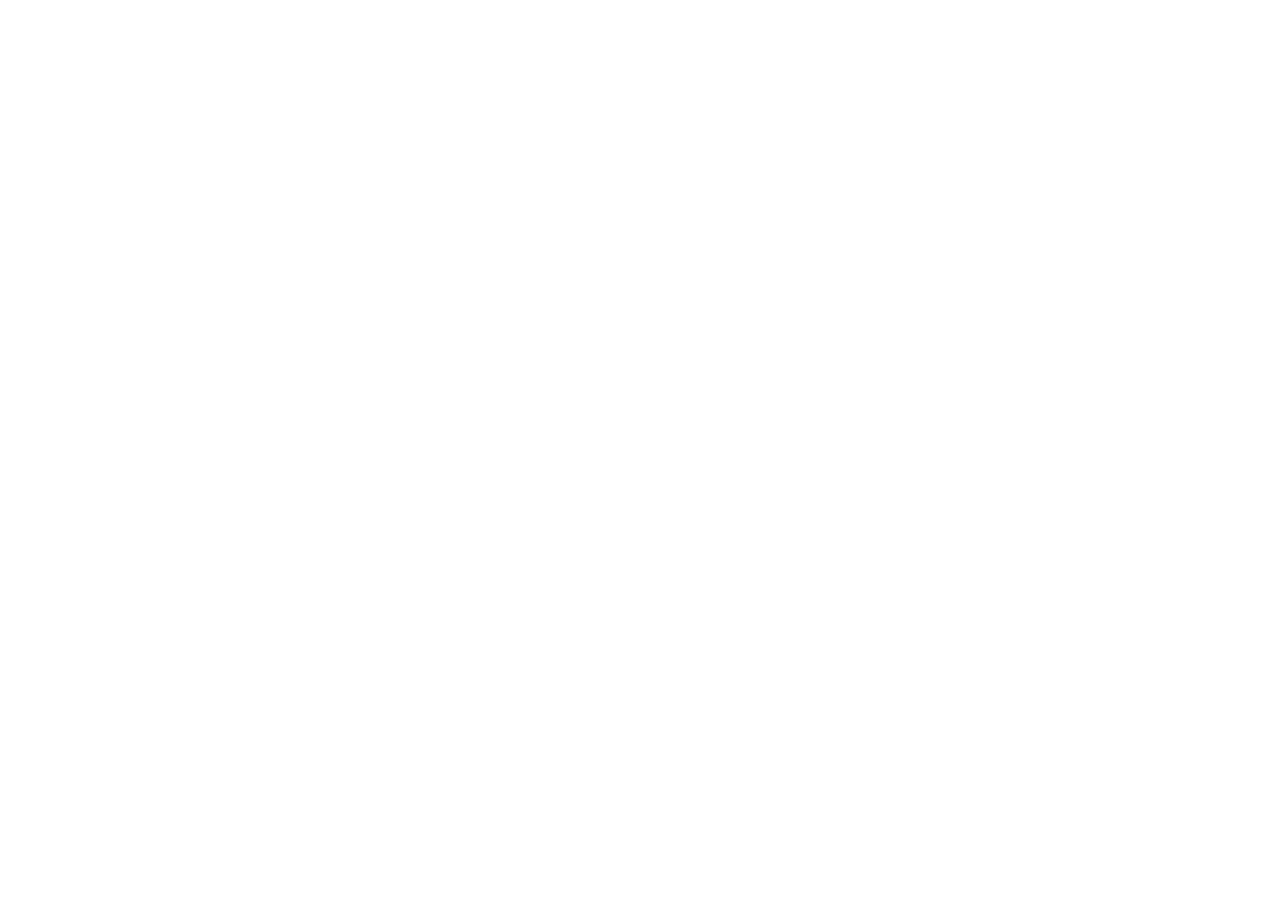
==== index.html @ a3da4ccd "init project" ====
<!DOCTYPE html>
<html lang="en">
  <head>
    <meta charset="UTF-8" />
    <meta http-equiv="X-UA-Compatible" content="IE=edge" />
    <meta name="viewport" content="width=device-width, initial-scale=1.0" />
    <title>Document</title>
  </head>
  <body></body>
</html>
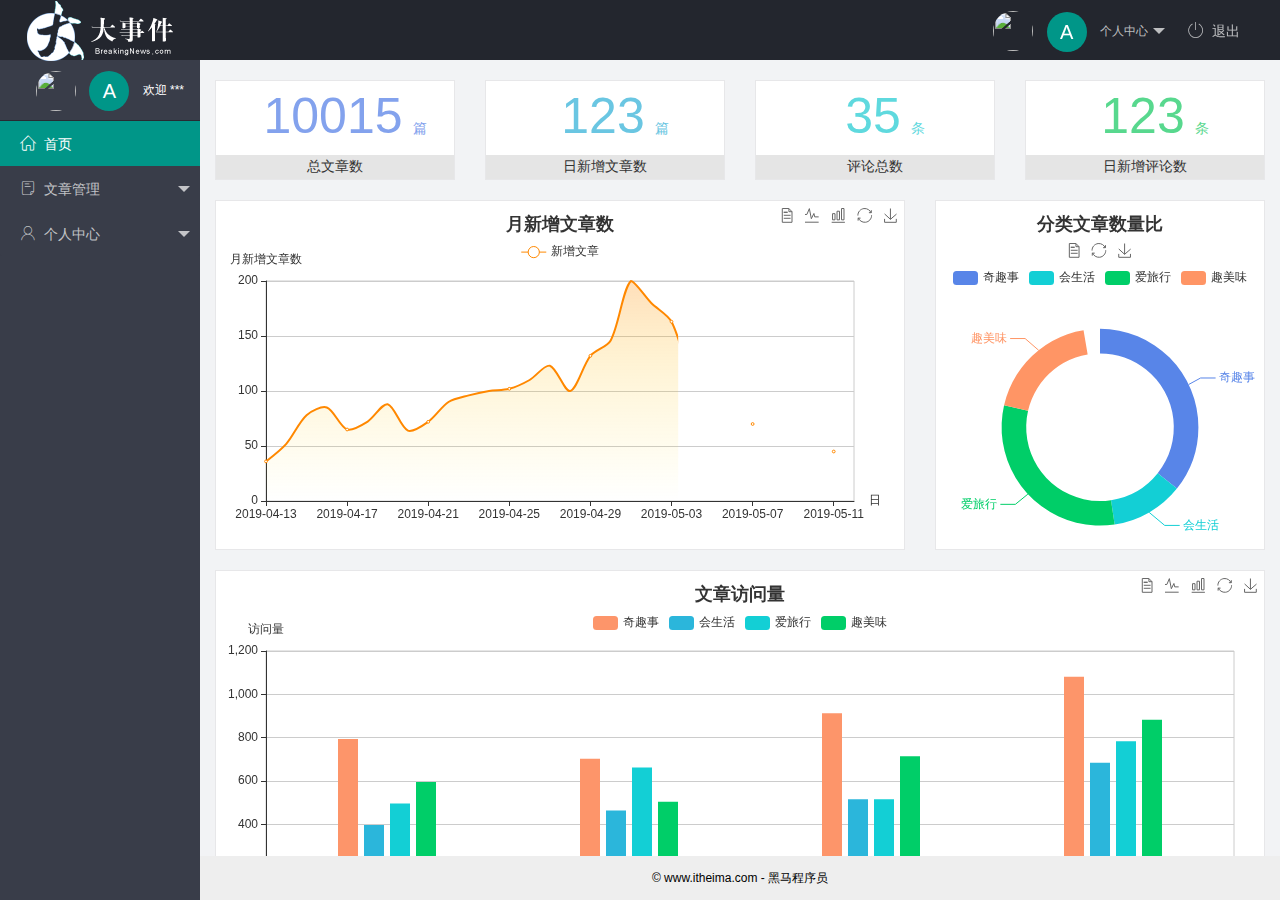
==== commit 4e92a903: "完成了登录和注册功能的开发" ====
--- a/index.html
+++ b/index.html
@@ -4,7 +4,95 @@
     <meta charset="UTF-8" />
     <meta http-equiv="X-UA-Compatible" content="IE=edge" />
     <meta name="viewport" content="width=device-width, initial-scale=1.0" />
-    <title>Document</title>
+    <title></title>
+    <link rel="stylesheet" href="./assets/lib/layui/css/layui.css" />
+    <link rel="stylesheet" href="./assets/fonts/iconfont.css" />
+    <link rel="stylesheet" href="./assets/css/index.css" />
   </head>
-  <body></body>
+  <body class="layui-layout-body">
+    <div class="layui-layout layui-layout-admin">
+      <div class="layui-header">
+        <div class="layui-logo">
+          <img src="./assets/images/logo.png" alt="" />
+        </div>
+        <!-- 头部区域（可配合layui已有的水平导航） -->
+        <ul class="layui-nav layui-layout-right">
+          <li class="layui-nav-item">
+            <a href="javascript:;" class="userinfo">
+              <img src="http://t.cn/RCzsdCq" class="layui-nav-img" />
+              <span class="text-avatar">A</span>
+              个人中心
+            </a>
+            <dl class="layui-nav-child">
+              <dd><a href="">基本资料</a></dd>
+              <dd><a href="">更换头像</a></dd>
+              <dd><a href="">重置密码</a></dd>
+            </dl>
+          </li>
+          <li class="layui-nav-item">
+            <a href=""><span class="iconfont icon-tuichu"></span>退出</a>
+          </li>
+        </ul>
+      </div>
+
+      <div class="layui-side layui-bg-black">
+        <div class="layui-side-scroll">
+          <div class="userinfo">
+            <img src="http://t.cn/RCzsdCq" class="layui-nav-img" />
+            <span class="text-avatar">A</span>
+            <span id="welcome">欢迎 ***</span>
+          </div>
+          <!-- 左侧导航区域（可配合layui已有的垂直导航） -->
+          <ul class="layui-nav layui-nav-tree" lay-shrink="all">
+            <li class="layui-nav-item layui-this">
+              <a href="./home/dashboard.html" target="fm"><span class="iconfont icon-home"></span>首页</a>
+            </li>
+            <li class="layui-nav-item">
+              <a class="" href="javascript:;"><span class="iconfont icon-16"></span>文章管理</a>
+              <dl class="layui-nav-child">
+                <dd>
+                  <a href="javascript:;"><i class="layui-icon layui-icon-app"></i>文章类别</a>
+                </dd>
+                <dd>
+                  <a href="javascript:;"><i class="layui-icon layui-icon-app"></i>文章列表</a>
+                </dd>
+                <dd>
+                  <a href="javascript:;"><i class="layui-icon layui-icon-app"></i>发布文章</a>
+                </dd>
+              </dl>
+            </li>
+            <li class="layui-nav-item">
+              <a href="javascript:;"><span class="iconfont icon-user"></span>个人中心</a>
+              <dl class="layui-nav-child">
+                <dd>
+                  <a href="javascript:;"><i class="layui-icon layui-icon-app"></i>基本资料</a>
+                </dd>
+                <dd>
+                  <a href="javascript:;"><i class="layui-icon layui-icon-app"></i>更换头像</a>
+                </dd>
+                <dd>
+                  <a href="javascript:;"><i class="layui-icon layui-icon-app"></i>重置密码</a>
+                </dd>
+              </dl>
+            </li>
+          </ul>
+        </div>
+      </div>
+
+      <div class="layui-body">
+        <!-- 内容主体区域 -->
+        <iframe name="fm" src="./home/dashboard.html" frameborder="0"></iframe>
+      </div>
+
+      <div class="layui-footer">
+        <!-- 底部固定区域 -->
+        © www.itheima.com - 黑马程序员
+      </div>
+    </div>
+    <!-- 导入 layui 的JS文件 -->
+    <script src="./assets/lib/layui/layui.all.js"></script>
+    <script src="./assets/lib/jquery.js"></script>
+    <script src="./assets/js/baseAPI.js"></script>
+    <script src="./assets/js/index.js"></script>
+  </body>
 </html>
--- a/assets/lib/layui/css/layui.css
+++ b/assets/lib/layui/css/layui.css
@@ -0,0 +1,2 @@
+/** layui-v2.5.5 MIT License By https://www.layui.com */
+ .layui-inline,img{display:inline-block;vertical-align:middle}h1,h2,h3,h4,h5,h6{font-weight:400}.layui-edge,.layui-header,.layui-inline,.layui-main{position:relative}.layui-body,.layui-edge,.layui-elip{overflow:hidden}.layui-btn,.layui-edge,.layui-inline,img{vertical-align:middle}.layui-btn,.layui-disabled,.layui-icon,.layui-unselect{-moz-user-select:none;-webkit-user-select:none;-ms-user-select:none}.layui-elip,.layui-form-checkbox span,.layui-form-pane .layui-form-label{text-overflow:ellipsis;white-space:nowrap}.layui-breadcrumb,.layui-tree-btnGroup{visibility:hidden}blockquote,body,button,dd,div,dl,dt,form,h1,h2,h3,h4,h5,h6,input,li,ol,p,pre,td,textarea,th,ul{margin:0;padding:0;-webkit-tap-highlight-color:rgba(0,0,0,0)}a:active,a:hover{outline:0}img{border:none}li{list-style:none}table{border-collapse:collapse;border-spacing:0}h4,h5,h6{font-size:100%}button,input,optgroup,option,select,textarea{font-family:inherit;font-size:inherit;font-style:inherit;font-weight:inherit;outline:0}pre{white-space:pre-wrap;white-space:-moz-pre-wrap;white-space:-pre-wrap;white-space:-o-pre-wrap;word-wrap:break-word}body{line-height:24px;font:14px Helvetica Neue,Helvetica,PingFang SC,Tahoma,Arial,sans-serif}hr{height:1px;margin:10px 0;border:0;clear:both}a{color:#333;text-decoration:none}a:hover{color:#777}a cite{font-style:normal;*cursor:pointer}.layui-border-box,.layui-border-box *{box-sizing:border-box}.layui-box,.layui-box *{box-sizing:content-box}.layui-clear{clear:both;*zoom:1}.layui-clear:after{content:'\20';clear:both;*zoom:1;display:block;height:0}.layui-inline{*display:inline;*zoom:1}.layui-edge{display:inline-block;width:0;height:0;border-width:6px;border-style:dashed;border-color:transparent}.layui-edge-top{top:-4px;border-bottom-color:#999;border-bottom-style:solid}.layui-edge-right{border-left-color:#999;border-left-style:solid}.layui-edge-bottom{top:2px;border-top-color:#999;border-top-style:solid}.layui-edge-left{border-right-color:#999;border-right-style:solid}.layui-disabled,.layui-disabled:hover{color:#d2d2d2!important;cursor:not-allowed!important}.layui-circle{border-radius:100%}.layui-show{display:block!important}.layui-hide{display:none!important}@font-face{font-family:layui-icon;src:url(../font/iconfont.eot?v=250);src:url(../font/iconfont.eot?v=250#iefix) format('embedded-opentype'),url(../font/iconfont.woff2?v=250) format('woff2'),url(../font/iconfont.woff?v=250) format('woff'),url(../font/iconfont.ttf?v=250) format('truetype'),url(../font/iconfont.svg?v=250#layui-icon) format('svg')}.layui-icon{font-family:layui-icon!important;font-size:16px;font-style:normal;-webkit-font-smoothing:antialiased;-moz-osx-font-smoothing:grayscale}.layui-icon-reply-fill:before{content:"\e611"}.layui-icon-set-fill:before{content:"\e614"}.layui-icon-menu-fill:before{content:"\e60f"}.layui-icon-search:before{content:"\e615"}.layui-icon-share:before{content:"\e641"}.layui-icon-set-sm:before{content:"\e620"}.layui-icon-engine:before{content:"\e628"}.layui-icon-close:before{content:"\1006"}.layui-icon-close-fill:before{content:"\1007"}.layui-icon-chart-screen:before{content:"\e629"}.layui-icon-star:before{content:"\e600"}.layui-icon-circle-dot:before{content:"\e617"}.layui-icon-chat:before{content:"\e606"}.layui-icon-release:before{content:"\e609"}.layui-icon-list:before{content:"\e60a"}.layui-icon-chart:before{content:"\e62c"}.layui-icon-ok-circle:before{content:"\1005"}.layui-icon-layim-theme:before{content:"\e61b"}.layui-icon-table:before{content:"\e62d"}.layui-icon-right:before{content:"\e602"}.layui-icon-left:before{content:"\e603"}.layui-icon-cart-simple:before{content:"\e698"}.layui-icon-face-cry:before{content:"\e69c"}.layui-icon-face-smile:before{content:"\e6af"}.layui-icon-survey:before{content:"\e6b2"}.layui-icon-tree:before{content:"\e62e"}.layui-icon-upload-circle:before{content:"\e62f"}.layui-icon-add-circle:before{content:"\e61f"}.layui-icon-download-circle:before{content:"\e601"}.layui-icon-templeate-1:before{content:"\e630"}.layui-icon-util:before{content:"\e631"}.layui-icon-face-surprised:before{content:"\e664"}.layui-icon-edit:before{content:"\e642"}.layui-icon-speaker:before{content:"\e645"}.layui-icon-down:before{content:"\e61a"}.layui-icon-file:before{content:"\e621"}.layui-icon-layouts:before{content:"\e632"}.layui-icon-rate-half:before{content:"\e6c9"}.layui-icon-add-circle-fine:before{content:"\e608"}.layui-icon-prev-circle:before{content:"\e633"}.layui-icon-read:before{content:"\e705"}.layui-icon-404:before{content:"\e61c"}.layui-icon-carousel:before{content:"\e634"}.layui-icon-help:before{content:"\e607"}.layui-icon-code-circle:before{content:"\e635"}.layui-icon-water:before{content:"\e636"}.layui-icon-username:before{content:"\e66f"}.layui-icon-find-fill:before{content:"\e670"}.layui-icon-about:before{content:"\e60b"}.layui-icon-location:before{content:"\e715"}.layui-icon-up:before{content:"\e619"}.layui-icon-pause:before{content:"\e651"}.layui-icon-date:before{content:"\e637"}.layui-icon-layim-uploadfile:before{content:"\e61d"}.layui-icon-delete:before{content:"\e640"}.layui-icon-play:before{content:"\e652"}.layui-icon-top:before{content:"\e604"}.layui-icon-friends:before{content:"\e612"}.layui-icon-refresh-3:before{content:"\e9aa"}.layui-icon-ok:before{content:"\e605"}.layui-icon-layer:before{content:"\e638"}.layui-icon-face-smile-fine:before{content:"\e60c"}.layui-icon-dollar:before{content:"\e659"}.layui-icon-group:before{content:"\e613"}.layui-icon-layim-download:before{content:"\e61e"}.layui-icon-picture-fine:before{content:"\e60d"}.layui-icon-link:before{content:"\e64c"}.layui-icon-diamond:before{content:"\e735"}.layui-icon-log:before{content:"\e60e"}.layui-icon-rate-solid:before{content:"\e67a"}.layui-icon-fonts-del:before{content:"\e64f"}.layui-icon-unlink:before{content:"\e64d"}.layui-icon-fonts-clear:before{content:"\e639"}.layui-icon-triangle-r:before{content:"\e623"}.layui-icon-circle:before{content:"\e63f"}.layui-icon-radio:before{content:"\e643"}.layui-icon-align-center:before{content:"\e647"}.layui-icon-align-right:before{content:"\e648"}.layui-icon-align-left:before{content:"\e649"}.layui-icon-loading-1:before{content:"\e63e"}.layui-icon-return:before{content:"\e65c"}.layui-icon-fonts-strong:before{content:"\e62b"}.layui-icon-upload:before{content:"\e67c"}.layui-icon-dialogue:before{content:"\e63a"}.layui-icon-video:before{content:"\e6ed"}.layui-icon-headset:before{content:"\e6fc"}.layui-icon-cellphone-fine:before{content:"\e63b"}.layui-icon-add-1:before{content:"\e654"}.layui-icon-face-smile-b:before{content:"\e650"}.layui-icon-fonts-html:before{content:"\e64b"}.layui-icon-form:before{content:"\e63c"}.layui-icon-cart:before{content:"\e657"}.layui-icon-camera-fill:before{content:"\e65d"}.layui-icon-tabs:before{content:"\e62a"}.layui-icon-fonts-code:before{content:"\e64e"}.layui-icon-fire:before{content:"\e756"}.layui-icon-set:before{content:"\e716"}.layui-icon-fonts-u:before{content:"\e646"}.layui-icon-triangle-d:before{content:"\e625"}.layui-icon-tips:before{content:"\e702"}.layui-icon-picture:before{content:"\e64a"}.layui-icon-more-vertical:before{content:"\e671"}.layui-icon-flag:before{content:"\e66c"}.layui-icon-loading:before{content:"\e63d"}.layui-icon-fonts-i:before{content:"\e644"}.layui-icon-refresh-1:before{content:"\e666"}.layui-icon-rmb:before{content:"\e65e"}.layui-icon-home:before{content:"\e68e"}.layui-icon-user:before{content:"\e770"}.layui-icon-notice:before{content:"\e667"}.layui-icon-login-weibo:before{content:"\e675"}.layui-icon-voice:before{content:"\e688"}.layui-icon-upload-drag:before{content:"\e681"}.layui-icon-login-qq:before{content:"\e676"}.layui-icon-snowflake:before{content:"\e6b1"}.layui-icon-file-b:before{content:"\e655"}.layui-icon-template:before{content:"\e663"}.layui-icon-auz:before{content:"\e672"}.layui-icon-console:before{content:"\e665"}.layui-icon-app:before{content:"\e653"}.layui-icon-prev:before{content:"\e65a"}.layui-icon-website:before{content:"\e7ae"}.layui-icon-next:before{content:"\e65b"}.layui-icon-component:before{content:"\e857"}.layui-icon-more:before{content:"\e65f"}.layui-icon-login-wechat:before{content:"\e677"}.layui-icon-shrink-right:before{content:"\e668"}.layui-icon-spread-left:before{content:"\e66b"}.layui-icon-camera:before{content:"\e660"}.layui-icon-note:before{content:"\e66e"}.layui-icon-refresh:before{content:"\e669"}.layui-icon-female:before{content:"\e661"}.layui-icon-male:before{content:"\e662"}.layui-icon-password:before{content:"\e673"}.layui-icon-senior:before{content:"\e674"}.layui-icon-theme:before{content:"\e66a"}.layui-icon-tread:before{content:"\e6c5"}.layui-icon-praise:before{content:"\e6c6"}.layui-icon-star-fill:before{content:"\e658"}.layui-icon-rate:before{content:"\e67b"}.layui-icon-template-1:before{content:"\e656"}.layui-icon-vercode:before{content:"\e679"}.layui-icon-cellphone:before{content:"\e678"}.layui-icon-screen-full:before{content:"\e622"}.layui-icon-screen-restore:before{content:"\e758"}.layui-icon-cols:before{content:"\e610"}.layui-icon-export:before{content:"\e67d"}.layui-icon-print:before{content:"\e66d"}.layui-icon-slider:before{content:"\e714"}.layui-icon-addition:before{content:"\e624"}.layui-icon-subtraction:before{content:"\e67e"}.layui-icon-service:before{content:"\e626"}.layui-icon-transfer:before{content:"\e691"}.layui-main{width:1140px;margin:0 auto}.layui-header{z-index:1000;height:60px}.layui-header a:hover{transition:all .5s;-webkit-transition:all .5s}.layui-side{position:fixed;left:0;top:0;bottom:0;z-index:999;width:200px;overflow-x:hidden}.layui-side-scroll{position:relative;width:220px;height:100%;overflow-x:hidden}.layui-body{position:absolute;left:200px;right:0;top:0;bottom:0;z-index:998;width:auto;overflow-y:auto;box-sizing:border-box}.layui-layout-body{overflow:hidden}.layui-layout-admin .layui-header{background-color:#23262E}.layui-layout-admin .layui-side{top:60px;width:200px;overflow-x:hidden}.layui-layout-admin .layui-body{position:fixed;top:60px;bottom:44px}.layui-layout-admin .layui-main{width:auto;margin:0 15px}.layui-layout-admin .layui-footer{position:fixed;left:200px;right:0;bottom:0;height:44px;line-height:44px;padding:0 15px;background-color:#eee}.layui-layout-admin .layui-logo{position:absolute;left:0;top:0;width:200px;height:100%;line-height:60px;text-align:center;color:#009688;font-size:16px}.layui-layout-admin .layui-header .layui-nav{background:0 0}.layui-layout-left{position:absolute!important;left:200px;top:0}.layui-layout-right{position:absolute!important;right:0;top:0}.layui-container{position:relative;margin:0 auto;padding:0 15px;box-sizing:border-box}.layui-fluid{position:relative;margin:0 auto;padding:0 15px}.layui-row:after,.layui-row:before{content:'';display:block;clear:both}.layui-col-lg1,.layui-col-lg10,.layui-col-lg11,.layui-col-lg12,.layui-col-lg2,.layui-col-lg3,.layui-col-lg4,.layui-col-lg5,.layui-col-lg6,.layui-col-lg7,.layui-col-lg8,.layui-col-lg9,.layui-col-md1,.layui-col-md10,.layui-col-md11,.layui-col-md12,.layui-col-md2,.layui-col-md3,.layui-col-md4,.layui-col-md5,.layui-col-md6,.layui-col-md7,.layui-col-md8,.layui-col-md9,.layui-col-sm1,.layui-col-sm10,.layui-col-sm11,.layui-col-sm12,.layui-col-sm2,.layui-col-sm3,.layui-col-sm4,.layui-col-sm5,.layui-col-sm6,.layui-col-sm7,.layui-col-sm8,.layui-col-sm9,.layui-col-xs1,.layui-col-xs10,.layui-col-xs11,.layui-col-xs12,.layui-col-xs2,.layui-col-xs3,.layui-col-xs4,.layui-col-xs5,.layui-col-xs6,.layui-col-xs7,.layui-col-xs8,.layui-col-xs9{position:relative;display:block;box-sizing:border-box}.layui-col-xs1,.layui-col-xs10,.layui-col-xs11,.layui-col-xs12,.layui-col-xs2,.layui-col-xs3,.layui-col-xs4,.layui-col-xs5,.layui-col-xs6,.layui-col-xs7,.layui-col-xs8,.layui-col-xs9{float:left}.layui-col-xs1{width:8.33333333%}.layui-col-xs2{width:16.66666667%}.layui-col-xs3{width:25%}.layui-col-xs4{width:33.33333333%}.layui-col-xs5{width:41.66666667%}.layui-col-xs6{width:50%}.layui-col-xs7{width:58.33333333%}.layui-col-xs8{width:66.66666667%}.layui-col-xs9{width:75%}.layui-col-xs10{width:83.33333333%}.layui-col-xs11{width:91.66666667%}.layui-col-xs12{width:100%}.layui-col-xs-offset1{margin-left:8.33333333%}.layui-col-xs-offset2{margin-left:16.66666667%}.layui-col-xs-offset3{margin-left:25%}.layui-col-xs-offset4{margin-left:33.33333333%}.layui-col-xs-offset5{margin-left:41.66666667%}.layui-col-xs-offset6{margin-left:50%}.layui-col-xs-offset7{margin-left:58.33333333%}.layui-col-xs-offset8{margin-left:66.66666667%}.layui-col-xs-offset9{margin-left:75%}.layui-col-xs-offset10{margin-left:83.33333333%}.layui-col-xs-offset11{margin-left:91.66666667%}.layui-col-xs-offset12{margin-left:100%}@media screen and (max-width:768px){.layui-hide-xs{display:none!important}.layui-show-xs-block{display:block!important}.layui-show-xs-inline{display:inline!important}.layui-show-xs-inline-block{display:inline-block!important}}@media screen and (min-width:768px){.layui-container{width:750px}.layui-hide-sm{display:none!important}.layui-show-sm-block{display:block!important}.layui-show-sm-inline{display:inline!important}.layui-show-sm-inline-block{display:inline-block!important}.layui-col-sm1,.layui-col-sm10,.layui-col-sm11,.layui-col-sm12,.layui-col-sm2,.layui-col-sm3,.layui-col-sm4,.layui-col-sm5,.layui-col-sm6,.layui-col-sm7,.layui-col-sm8,.layui-col-sm9{float:left}.layui-col-sm1{width:8.33333333%}.layui-col-sm2{width:16.66666667%}.layui-col-sm3{width:25%}.layui-col-sm4{width:33.33333333%}.layui-col-sm5{width:41.66666667%}.layui-col-sm6{width:50%}.layui-col-sm7{width:58.33333333%}.layui-col-sm8{width:66.66666667%}.layui-col-sm9{width:75%}.layui-col-sm10{width:83.33333333%}.layui-col-sm11{width:91.66666667%}.layui-col-sm12{width:100%}.layui-col-sm-offset1{margin-left:8.33333333%}.layui-col-sm-offset2{margin-left:16.66666667%}.layui-col-sm-offset3{margin-left:25%}.layui-col-sm-offset4{margin-left:33.33333333%}.layui-col-sm-offset5{margin-left:41.66666667%}.layui-col-sm-offset6{margin-left:50%}.layui-col-sm-offset7{margin-left:58.33333333%}.layui-col-sm-offset8{margin-left:66.66666667%}.layui-col-sm-offset9{margin-left:75%}.layui-col-sm-offset10{margin-left:83.33333333%}.layui-col-sm-offset11{margin-left:91.66666667%}.layui-col-sm-offset12{margin-left:100%}}@media screen and (min-width:992px){.layui-container{width:970px}.layui-hide-md{display:none!important}.layui-show-md-block{display:block!important}.layui-show-md-inline{display:inline!important}.layui-show-md-inline-block{display:inline-block!important}.layui-col-md1,.layui-col-md10,.layui-col-md11,.layui-col-md12,.layui-col-md2,.layui-col-md3,.layui-col-md4,.layui-col-md5,.layui-col-md6,.layui-col-md7,.layui-col-md8,.layui-col-md9{float:left}.layui-col-md1{width:8.33333333%}.layui-col-md2{width:16.66666667%}.layui-col-md3{width:25%}.layui-col-md4{width:33.33333333%}.layui-col-md5{width:41.66666667%}.layui-col-md6{width:50%}.layui-col-md7{width:58.33333333%}.layui-col-md8{width:66.66666667%}.layui-col-md9{width:75%}.layui-col-md10{width:83.33333333%}.layui-col-md11{width:91.66666667%}.layui-col-md12{width:100%}.layui-col-md-offset1{margin-left:8.33333333%}.layui-col-md-offset2{margin-left:16.66666667%}.layui-col-md-offset3{margin-left:25%}.layui-col-md-offset4{margin-left:33.33333333%}.layui-col-md-offset5{margin-left:41.66666667%}.layui-col-md-offset6{margin-left:50%}.layui-col-md-offset7{margin-left:58.33333333%}.layui-col-md-offset8{margin-left:66.66666667%}.layui-col-md-offset9{margin-left:75%}.layui-col-md-offset10{margin-left:83.33333333%}.layui-col-md-offset11{margin-left:91.66666667%}.layui-col-md-offset12{margin-left:100%}}@media screen and (min-width:1200px){.layui-container{width:1170px}.layui-hide-lg{display:none!important}.layui-show-lg-block{display:block!important}.layui-show-lg-inline{display:inline!important}.layui-show-lg-inline-block{display:inline-block!important}.layui-col-lg1,.layui-col-lg10,.layui-col-lg11,.layui-col-lg12,.layui-col-lg2,.layui-col-lg3,.layui-col-lg4,.layui-col-lg5,.layui-col-lg6,.layui-col-lg7,.layui-col-lg8,.layui-col-lg9{float:left}.layui-col-lg1{width:8.33333333%}.layui-col-lg2{width:16.66666667%}.layui-col-lg3{width:25%}.layui-col-lg4{width:33.33333333%}.layui-col-lg5{width:41.66666667%}.layui-col-lg6{width:50%}.layui-col-lg7{width:58.33333333%}.layui-col-lg8{width:66.66666667%}.layui-col-lg9{width:75%}.layui-col-lg10{width:83.33333333%}.layui-col-lg11{width:91.66666667%}.layui-col-lg12{width:100%}.layui-col-lg-offset1{margin-left:8.33333333%}.layui-col-lg-offset2{margin-left:16.66666667%}.layui-col-lg-offset3{margin-left:25%}.layui-col-lg-offset4{margin-left:33.33333333%}.layui-col-lg-offset5{margin-left:41.66666667%}.layui-col-lg-offset6{margin-left:50%}.layui-col-lg-offset7{margin-left:58.33333333%}.layui-col-lg-offset8{margin-left:66.66666667%}.layui-col-lg-offset9{margin-left:75%}.layui-col-lg-offset10{margin-left:83.33333333%}.layui-col-lg-offset11{margin-left:91.66666667%}.layui-col-lg-offset12{margin-left:100%}}.layui-col-space1{margin:-.5px}.layui-col-space1>*{padding:.5px}.layui-col-space3{margin:-1.5px}.layui-col-space3>*{padding:1.5px}.layui-col-space5{margin:-2.5px}.layui-col-space5>*{padding:2.5px}.layui-col-space8{margin:-3.5px}.layui-col-space8>*{padding:3.5px}.layui-col-space10{margin:-5px}.layui-col-space10>*{padding:5px}.layui-col-space12{margin:-6px}.layui-col-space12>*{padding:6px}.layui-col-space15{margin:-7.5px}.layui-col-space15>*{padding:7.5px}.layui-col-space18{margin:-9px}.layui-col-space18>*{padding:9px}.layui-col-space20{margin:-10px}.layui-col-space20>*{padding:10px}.layui-col-space22{margin:-11px}.layui-col-space22>*{padding:11px}.layui-col-space25{margin:-12.5px}.layui-col-space25>*{padding:12.5px}.layui-col-space30{margin:-15px}.layui-col-space30>*{padding:15px}.layui-btn,.layui-input,.layui-select,.layui-textarea,.layui-upload-button{outline:0;-webkit-appearance:none;transition:all .3s;-webkit-transition:all .3s;box-sizing:border-box}.layui-elem-quote{margin-bottom:10px;padding:15px;line-height:22px;border-left:5px solid #009688;border-radius:0 2px 2px 0;background-color:#f2f2f2}.layui-quote-nm{border-style:solid;border-width:1px 1px 1px 5px;background:0 0}.layui-elem-field{margin-bottom:10px;padding:0;border-width:1px;border-style:solid}.layui-elem-field legend{margin-left:20px;padding:0 10px;font-size:20px;font-weight:300}.layui-field-title{margin:10px 0 20px;border-width:1px 0 0}.layui-field-box{padding:10px 15px}.layui-field-title .layui-field-box{padding:10px 0}.layui-progress{position:relative;height:6px;border-radius:20px;background-color:#e2e2e2}.layui-progress-bar{position:absolute;left:0;top:0;width:0;max-width:100%;height:6px;border-radius:20px;text-align:right;background-color:#5FB878;transition:all .3s;-webkit-transition:all .3s}.layui-progress-big,.layui-progress-big .layui-progress-bar{height:18px;line-height:18px}.layui-progress-text{position:relative;top:-20px;line-height:18px;font-size:12px;color:#666}.layui-progress-big .layui-progress-text{position:static;padding:0 10px;color:#fff}.layui-collapse{border-width:1px;border-style:solid;border-radius:2px}.layui-colla-content,.layui-colla-item{border-top-width:1px;border-top-style:solid}.layui-colla-item:first-child{border-top:none}.layui-colla-title{position:relative;height:42px;line-height:42px;padding:0 15px 0 35px;color:#333;background-color:#f2f2f2;cursor:pointer;font-size:14px;overflow:hidden}.layui-colla-content{display:none;padding:10px 15px;line-height:22px;color:#666}.layui-colla-icon{position:absolute;left:15px;top:0;font-size:14px}.layui-card{margin-bottom:15px;border-radius:2px;background-color:#fff;box-shadow:0 1px 2px 0 rgba(0,0,0,.05)}.layui-card:last-child{margin-bottom:0}.layui-card-header{position:relative;height:42px;line-height:42px;padding:0 15px;border-bottom:1px solid #f6f6f6;color:#333;border-radius:2px 2px 0 0;font-size:14px}.layui-bg-black,.layui-bg-blue,.layui-bg-cyan,.layui-bg-green,.layui-bg-orange,.layui-bg-red{color:#fff!important}.layui-card-body{position:relative;padding:10px 15px;line-height:24px}.layui-card-body[pad15]{padding:15px}.layui-card-body[pad20]{padding:20px}.layui-card-body .layui-table{margin:5px 0}.layui-card .layui-tab{margin:0}.layui-panel-window{position:relative;padding:15px;border-radius:0;border-top:5px solid #E6E6E6;background-color:#fff}.layui-auxiliar-moving{position:fixed;left:0;right:0;top:0;bottom:0;width:100%;height:100%;background:0 0;z-index:9999999999}.layui-form-label,.layui-form-mid,.layui-form-select,.layui-input-block,.layui-input-inline,.layui-textarea{position:relative}.layui-bg-red{background-color:#FF5722!important}.layui-bg-orange{background-color:#FFB800!important}.layui-bg-green{background-color:#009688!important}.layui-bg-cyan{background-color:#2F4056!important}.layui-bg-blue{background-color:#1E9FFF!important}.layui-bg-black{background-color:#393D49!important}.layui-bg-gray{background-color:#eee!important;color:#666!important}.layui-badge-rim,.layui-colla-content,.layui-colla-item,.layui-collapse,.layui-elem-field,.layui-form-pane .layui-form-item[pane],.layui-form-pane .layui-form-label,.layui-input,.layui-layedit,.layui-layedit-tool,.layui-quote-nm,.layui-select,.layui-tab-bar,.layui-tab-card,.layui-tab-title,.layui-tab-title .layui-this:after,.layui-textarea{border-color:#e6e6e6}.layui-timeline-item:before,hr{background-color:#e6e6e6}.layui-text{line-height:22px;font-size:14px;color:#666}.layui-text h1,.layui-text h2,.layui-text h3{font-weight:500;color:#333}.layui-text h1{font-size:30px}.layui-text h2{font-size:24px}.layui-text h3{font-size:18px}.layui-text a:not(.layui-btn){color:#01AAED}.layui-text a:not(.layui-btn):hover{text-decoration:underline}.layui-text ul{padding:5px 0 5px 15px}.layui-text ul li{margin-top:5px;list-style-type:disc}.layui-text em,.layui-word-aux{color:#999!important;padding:0 5px!important}.layui-btn{display:inline-block;height:38px;line-height:38px;padding:0 18px;background-color:#009688;color:#fff;white-space:nowrap;text-align:center;font-size:14px;border:none;border-radius:2px;cursor:pointer}.layui-btn:hover{opacity:.8;filter:alpha(opacity=80);color:#fff}.layui-btn:active{opacity:1;filter:alpha(opacity=100)}.layui-btn+.layui-btn{margin-left:10px}.layui-btn-container{font-size:0}.layui-btn-container .layui-btn{margin-right:10px;margin-bottom:10px}.layui-btn-container .layui-btn+.layui-btn{margin-left:0}.layui-table .layui-btn-container .layui-btn{margin-bottom:9px}.layui-btn-radius{border-radius:100px}.layui-btn .layui-icon{margin-right:3px;font-size:18px;vertical-align:bottom;vertical-align:middle\9}.layui-btn-primary{border:1px solid #C9C9C9;background-color:#fff;color:#555}.layui-btn-primary:hover{border-color:#009688;color:#333}.layui-btn-normal{background-color:#1E9FFF}.layui-btn-warm{background-color:#FFB800}.layui-btn-danger{background-color:#FF5722}.layui-btn-checked{background-color:#5FB878}.layui-btn-disabled,.layui-btn-disabled:active,.layui-btn-disabled:hover{border:1px solid #e6e6e6;background-color:#FBFBFB;color:#C9C9C9;cursor:not-allowed;opacity:1}.layui-btn-lg{height:44px;line-height:44px;padding:0 25px;font-size:16px}.layui-btn-sm{height:30px;line-height:30px;padding:0 10px;font-size:12px}.layui-btn-sm i{font-size:16px!important}.layui-btn-xs{height:22px;line-height:22px;padding:0 5px;font-size:12px}.layui-btn-xs i{font-size:14px!important}.layui-btn-group{display:inline-block;vertical-align:middle;font-size:0}.layui-btn-group .layui-btn{margin-left:0!important;margin-right:0!important;border-left:1px solid rgba(255,255,255,.5);border-radius:0}.layui-btn-group .layui-btn-primary{border-left:none}.layui-btn-group .layui-btn-primary:hover{border-color:#C9C9C9;color:#009688}.layui-btn-group .layui-btn:first-child{border-left:none;border-radius:2px 0 0 2px}.layui-btn-group .layui-btn-primary:first-child{border-left:1px solid #c9c9c9}.layui-btn-group .layui-btn:last-child{border-radius:0 2px 2px 0}.layui-btn-group .layui-btn+.layui-btn{margin-left:0}.layui-btn-group+.layui-btn-group{margin-left:10px}.layui-btn-fluid{width:100%}.layui-input,.layui-select,.layui-textarea{height:38px;line-height:1.3;line-height:38px\9;border-width:1px;border-style:solid;background-color:#fff;border-radius:2px}.layui-input::-webkit-input-placeholder,.layui-select::-webkit-input-placeholder,.layui-textarea::-webkit-input-placeholder{line-height:1.3}.layui-input,.layui-textarea{display:block;width:100%;padding-left:10px}.layui-input:hover,.layui-textarea:hover{border-color:#D2D2D2!important}.layui-input:focus,.layui-textarea:focus{border-color:#C9C9C9!important}.layui-textarea{min-height:100px;height:auto;line-height:20px;padding:6px 10px;resize:vertical}.layui-select{padding:0 10px}.layui-form input[type=checkbox],.layui-form input[type=radio],.layui-form select{display:none}.layui-form [lay-ignore]{display:initial}.layui-form-item{margin-bottom:15px;clear:both;*zoom:1}.layui-form-item:after{content:'\20';clear:both;*zoom:1;display:block;height:0}.layui-form-label{float:left;display:block;padding:9px 15px;width:80px;font-weight:400;line-height:20px;text-align:right}.layui-form-label-col{display:block;float:none;padding:9px 0;line-height:20px;text-align:left}.layui-form-item .layui-inline{margin-bottom:5px;margin-right:10px}.layui-input-block{margin-left:110px;min-height:36px}.layui-input-inline{display:inline-block;vertical-align:middle}.layui-form-item .layui-input-inline{float:left;width:190px;margin-right:10px}.layui-form-text .layui-input-inline{width:auto}.layui-form-mid{float:left;display:block;padding:9px 0!important;line-height:20px;margin-right:10px}.layui-form-danger+.layui-form-select .layui-input,.layui-form-danger:focus{border-color:#FF5722!important}.layui-form-select .layui-input{padding-right:30px;cursor:pointer}.layui-form-select .layui-edge{position:absolute;right:10px;top:50%;margin-top:-3px;cursor:pointer;border-width:6px;border-top-color:#c2c2c2;border-top-style:solid;transition:all .3s;-webkit-transition:all .3s}.layui-form-select dl{display:none;position:absolute;left:0;top:42px;padding:5px 0;z-index:899;min-width:100%;border:1px solid #d2d2d2;max-height:300px;overflow-y:auto;background-color:#fff;border-radius:2px;box-shadow:0 2px 4px rgba(0,0,0,.12);box-sizing:border-box}.layui-form-select dl dd,.layui-form-select dl dt{padding:0 10px;line-height:36px;white-space:nowrap;overflow:hidden;text-overflow:ellipsis}.layui-form-select dl dt{font-size:12px;color:#999}.layui-form-select dl dd{cursor:pointer}.layui-form-select dl dd:hover{background-color:#f2f2f2;-webkit-transition:.5s all;transition:.5s all}.layui-form-select .layui-select-group dd{padding-left:20px}.layui-form-select dl dd.layui-select-tips{padding-left:10px!important;color:#999}.layui-form-select dl dd.layui-this{background-color:#5FB878;color:#fff}.layui-form-checkbox,.layui-form-select dl dd.layui-disabled{background-color:#fff}.layui-form-selected dl{display:block}.layui-form-checkbox,.layui-form-checkbox *,.layui-form-switch{display:inline-block;vertical-align:middle}.layui-form-selected .layui-edge{margin-top:-9px;-webkit-transform:rotate(180deg);transform:rotate(180deg);margin-top:-3px\9}:root .layui-form-selected .layui-edge{margin-top:-9px\0/IE9}.layui-form-selectup dl{top:auto;bottom:42px}.layui-select-none{margin:5px 0;text-align:center;color:#999}.layui-select-disabled .layui-disabled{border-color:#eee!important}.layui-select-disabled .layui-edge{border-top-color:#d2d2d2}.layui-form-checkbox{position:relative;height:30px;line-height:30px;margin-right:10px;padding-right:30px;cursor:pointer;font-size:0;-webkit-transition:.1s linear;transition:.1s linear;box-sizing:border-box}.layui-form-checkbox span{padding:0 10px;height:100%;font-size:14px;border-radius:2px 0 0 2px;background-color:#d2d2d2;color:#fff;overflow:hidden}.layui-form-checkbox:hover span{background-color:#c2c2c2}.layui-form-checkbox i{position:absolute;right:0;top:0;width:30px;height:28px;border:1px solid #d2d2d2;border-left:none;border-radius:0 2px 2px 0;color:#fff;font-size:20px;text-align:center}.layui-form-checkbox:hover i{border-color:#c2c2c2;color:#c2c2c2}.layui-form-checked,.layui-form-checked:hover{border-color:#5FB878}.layui-form-checked span,.layui-form-checked:hover span{background-color:#5FB878}.layui-form-checked i,.layui-form-checked:hover i{color:#5FB878}.layui-form-item .layui-form-checkbox{margin-top:4px}.layui-form-checkbox[lay-skin=primary]{height:auto!important;line-height:normal!important;min-width:18px;min-height:18px;border:none!important;margin-right:0;padding-left:28px;padding-right:0;background:0 0}.layui-form-checkbox[lay-skin=primary] span{padding-left:0;padding-right:15px;line-height:18px;background:0 0;color:#666}.layui-form-checkbox[lay-skin=primary] i{right:auto;left:0;width:16px;height:16px;line-height:16px;border:1px solid #d2d2d2;font-size:12px;border-radius:2px;background-color:#fff;-webkit-transition:.1s linear;transition:.1s linear}.layui-form-checkbox[lay-skin=primary]:hover i{border-color:#5FB878;color:#fff}.layui-form-checked[lay-skin=primary] i{border-color:#5FB878!important;background-color:#5FB878;color:#fff}.layui-checkbox-disbaled[lay-skin=primary] span{background:0 0!important;color:#c2c2c2}.layui-checkbox-disbaled[lay-skin=primary]:hover i{border-color:#d2d2d2}.layui-form-item .layui-form-checkbox[lay-skin=primary]{margin-top:10px}.layui-form-switch{position:relative;height:22px;line-height:22px;min-width:35px;padding:0 5px;margin-top:8px;border:1px solid #d2d2d2;border-radius:20px;cursor:pointer;background-color:#fff;-webkit-transition:.1s linear;transition:.1s linear}.layui-form-switch i{position:absolute;left:5px;top:3px;width:16px;height:16px;border-radius:20px;background-color:#d2d2d2;-webkit-transition:.1s linear;transition:.1s linear}.layui-form-switch em{position:relative;top:0;width:25px;margin-left:21px;padding:0!important;text-align:center!important;color:#999!important;font-style:normal!important;font-size:12px}.layui-form-onswitch{border-color:#5FB878;background-color:#5FB878}.layui-checkbox-disbaled,.layui-checkbox-disbaled i{border-color:#e2e2e2!important}.layui-form-onswitch i{left:100%;margin-left:-21px;background-color:#fff}.layui-form-onswitch em{margin-left:5px;margin-right:21px;color:#fff!important}.layui-checkbox-disbaled span{background-color:#e2e2e2!important}.layui-checkbox-disbaled:hover i{color:#fff!important}[lay-radio]{display:none}.layui-form-radio,.layui-form-radio *{display:inline-block;vertical-align:middle}.layui-form-radio{line-height:28px;margin:6px 10px 0 0;padding-right:10px;cursor:pointer;font-size:0}.layui-form-radio *{font-size:14px}.layui-form-radio>i{margin-right:8px;font-size:22px;color:#c2c2c2}.layui-form-radio>i:hover,.layui-form-radioed>i{color:#5FB878}.layui-radio-disbaled>i{color:#e2e2e2!important}.layui-form-pane .layui-form-label{width:110px;padding:8px 15px;height:38px;line-height:20px;border-width:1px;border-style:solid;border-radius:2px 0 0 2px;text-align:center;background-color:#FBFBFB;overflow:hidden;box-sizing:border-box}.layui-form-pane .layui-input-inline{margin-left:-1px}.layui-form-pane .layui-input-block{margin-left:110px;left:-1px}.layui-form-pane .layui-input{border-radius:0 2px 2px 0}.layui-form-pane .layui-form-text .layui-form-label{float:none;width:100%;border-radius:2px;box-sizing:border-box;text-align:left}.layui-form-pane .layui-form-text .layui-input-inline{display:block;margin:0;top:-1px;clear:both}.layui-form-pane .layui-form-text .layui-input-block{margin:0;left:0;top:-1px}.layui-form-pane .layui-form-text .layui-textarea{min-height:100px;border-radius:0 0 2px 2px}.layui-form-pane .layui-form-checkbox{margin:4px 0 4px 10px}.layui-form-pane .layui-form-radio,.layui-form-pane .layui-form-switch{margin-top:6px;margin-left:10px}.layui-form-pane .layui-form-item[pane]{position:relative;border-width:1px;border-style:solid}.layui-form-pane .layui-form-item[pane] .layui-form-label{position:absolute;left:0;top:0;height:100%;border-width:0 1px 0 0}.layui-form-pane .layui-form-item[pane] .layui-input-inline{margin-left:110px}@media screen and (max-width:450px){.layui-form-item .layui-form-label{text-overflow:ellipsis;overflow:hidden;white-space:nowrap}.layui-form-item .layui-inline{display:block;margin-right:0;margin-bottom:20px;clear:both}.layui-form-item .layui-inline:after{content:'\20';clear:both;display:block;height:0}.layui-form-item .layui-input-inline{display:block;float:none;left:-3px;width:auto;margin:0 0 10px 112px}.layui-form-item .layui-input-inline+.layui-form-mid{margin-left:110px;top:-5px;padding:0}.layui-form-item .layui-form-checkbox{margin-right:5px;margin-bottom:5px}}.layui-layedit{border-width:1px;border-style:solid;border-radius:2px}.layui-layedit-tool{padding:3px 5px;border-bottom-width:1px;border-bottom-style:solid;font-size:0}.layedit-tool-fixed{position:fixed;top:0;border-top:1px solid #e2e2e2}.layui-layedit-tool .layedit-tool-mid,.layui-layedit-tool .layui-icon{display:inline-block;vertical-align:middle;text-align:center;font-size:14px}.layui-layedit-tool .layui-icon{position:relative;width:32px;height:30px;line-height:30px;margin:3px 5px;color:#777;cursor:pointer;border-radius:2px}.layui-layedit-tool .layui-icon:hover{color:#393D49}.layui-layedit-tool .layui-icon:active{color:#000}.layui-layedit-tool .layedit-tool-active{background-color:#e2e2e2;color:#000}.layui-layedit-tool .layui-disabled,.layui-layedit-tool .layui-disabled:hover{color:#d2d2d2;cursor:not-allowed}.layui-layedit-tool .layedit-tool-mid{width:1px;height:18px;margin:0 10px;background-color:#d2d2d2}.layedit-tool-html{width:50px!important;font-size:30px!important}.layedit-tool-b,.layedit-tool-code,.layedit-tool-help{font-size:16px!important}.layedit-tool-d,.layedit-tool-face,.layedit-tool-image,.layedit-tool-unlink{font-size:18px!important}.layedit-tool-image input{position:absolute;font-size:0;left:0;top:0;width:100%;height:100%;opacity:.01;filter:Alpha(opacity=1);cursor:pointer}.layui-layedit-iframe iframe{display:block;width:100%}#LAY_layedit_code{overflow:hidden}.layui-laypage{display:inline-block;*display:inline;*zoom:1;vertical-align:middle;margin:10px 0;font-size:0}.layui-laypage>a:first-child,.layui-laypage>a:first-child em{border-radius:2px 0 0 2px}.layui-laypage>a:last-child,.layui-laypage>a:last-child em{border-radius:0 2px 2px 0}.layui-laypage>:first-child{margin-left:0!important}.layui-laypage>:last-child{margin-right:0!important}.layui-laypage a,.layui-laypage button,.layui-laypage input,.layui-laypage select,.layui-laypage span{border:1px solid #e2e2e2}.layui-laypage a,.layui-laypage span{display:inline-block;*display:inline;*zoom:1;vertical-align:middle;padding:0 15px;height:28px;line-height:28px;margin:0 -1px 5px 0;background-color:#fff;color:#333;font-size:12px}.layui-flow-more a *,.layui-laypage input,.layui-table-view select[lay-ignore]{display:inline-block}.layui-laypage a:hover{color:#009688}.layui-laypage em{font-style:normal}.layui-laypage .layui-laypage-spr{color:#999;font-weight:700}.layui-laypage a{text-decoration:none}.layui-laypage .layui-laypage-curr{position:relative}.layui-laypage .layui-laypage-curr em{position:relative;color:#fff}.layui-laypage .layui-laypage-curr .layui-laypage-em{position:absolute;left:-1px;top:-1px;padding:1px;width:100%;height:100%;background-color:#009688}.layui-laypage-em{border-radius:2px}.layui-laypage-next em,.layui-laypage-prev em{font-family:Sim sun;font-size:16px}.layui-laypage .layui-laypage-count,.layui-laypage .layui-laypage-limits,.layui-laypage .layui-laypage-refresh,.layui-laypage .layui-laypage-skip{margin-left:10px;margin-right:10px;padding:0;border:none}.layui-laypage .layui-laypage-limits,.layui-laypage .layui-laypage-refresh{vertical-align:top}.layui-laypage .layui-laypage-refresh i{font-size:18px;cursor:pointer}.layui-laypage select{height:22px;padding:3px;border-radius:2px;cursor:pointer}.layui-laypage .layui-laypage-skip{height:30px;line-height:30px;color:#999}.layui-laypage button,.layui-laypage input{height:30px;line-height:30px;border-radius:2px;vertical-align:top;background-color:#fff;box-sizing:border-box}.layui-laypage input{width:40px;margin:0 10px;padding:0 3px;text-align:center}.layui-laypage input:focus,.layui-laypage select:focus{border-color:#009688!important}.layui-laypage button{margin-left:10px;padding:0 10px;cursor:pointer}.layui-table,.layui-table-view{margin:10px 0}.layui-flow-more{margin:10px 0;text-align:center;color:#999;font-size:14px}.layui-flow-more a{height:32px;line-height:32px}.layui-flow-more a *{vertical-align:top}.layui-flow-more a cite{padding:0 20px;border-radius:3px;background-color:#eee;color:#333;font-style:normal}.layui-flow-more a cite:hover{opacity:.8}.layui-flow-more a i{font-size:30px;color:#737383}.layui-table{width:100%;background-color:#fff;color:#666}.layui-table tr{transition:all .3s;-webkit-transition:all .3s}.layui-table th{text-align:left;font-weight:400}.layui-table tbody tr:hover,.layui-table thead tr,.layui-table-click,.layui-table-header,.layui-table-hover,.layui-table-mend,.layui-table-patch,.layui-table-tool,.layui-table-total,.layui-table-total tr,.layui-table[lay-even] tr:nth-child(even){background-color:#f2f2f2}.layui-table td,.layui-table th,.layui-table-col-set,.layui-table-fixed-r,.layui-table-grid-down,.layui-table-header,.layui-table-page,.layui-table-tips-main,.layui-table-tool,.layui-table-total,.layui-table-view,.layui-table[lay-skin=line],.layui-table[lay-skin=row]{border-width:1px;border-style:solid;border-color:#e6e6e6}.layui-table td,.layui-table th{position:relative;padding:9px 15px;min-height:20px;line-height:20px;font-size:14px}.layui-table[lay-skin=line] td,.layui-table[lay-skin=line] th{border-width:0 0 1px}.layui-table[lay-skin=row] td,.layui-table[lay-skin=row] th{border-width:0 1px 0 0}.layui-table[lay-skin=nob] td,.layui-table[lay-skin=nob] th{border:none}.layui-table img{max-width:100px}.layui-table[lay-size=lg] td,.layui-table[lay-size=lg] th{padding:15px 30px}.layui-table-view .layui-table[lay-size=lg] .layui-table-cell{height:40px;line-height:40px}.layui-table[lay-size=sm] td,.layui-table[lay-size=sm] th{font-size:12px;padding:5px 10px}.layui-table-view .layui-table[lay-size=sm] .layui-table-cell{height:20px;line-height:20px}.layui-table[lay-data]{display:none}.layui-table-box{position:relative;overflow:hidden}.layui-table-view .layui-table{position:relative;width:auto;margin:0}.layui-table-view .layui-table[lay-skin=line]{border-width:0 1px 0 0}.layui-table-view .layui-table[lay-skin=row]{border-width:0 0 1px}.layui-table-view .layui-table td,.layui-table-view .layui-table th{padding:5px 0;border-top:none;border-left:none}.layui-table-view .layui-table th.layui-unselect .layui-table-cell span{cursor:pointer}.layui-table-view .layui-table td{cursor:default}.layui-table-view .layui-table td[data-edit=text]{cursor:text}.layui-table-view .layui-form-checkbox[lay-skin=primary] i{width:18px;height:18px}.layui-table-view .layui-form-radio{line-height:0;padding:0}.layui-table-view .layui-form-radio>i{margin:0;font-size:20px}.layui-table-init{position:absolute;left:0;top:0;width:100%;height:100%;text-align:center;z-index:110}.layui-table-init .layui-icon{position:absolute;left:50%;top:50%;margin:-15px 0 0 -15px;font-size:30px;color:#c2c2c2}.layui-table-header{border-width:0 0 1px;overflow:hidden}.layui-table-header .layui-table{margin-bottom:-1px}.layui-table-tool .layui-inline[lay-event]{position:relative;width:26px;height:26px;padding:5px;line-height:16px;margin-right:10px;text-align:center;color:#333;border:1px solid #ccc;cursor:pointer;-webkit-transition:.5s all;transition:.5s all}.layui-table-tool .layui-inline[lay-event]:hover{border:1px solid #999}.layui-table-tool-temp{padding-right:120px}.layui-table-tool-self{position:absolute;right:17px;top:10px}.layui-table-tool .layui-table-tool-self .layui-inline[lay-event]{margin:0 0 0 10px}.layui-table-tool-panel{position:absolute;top:29px;left:-1px;padding:5px 0;min-width:150px;min-height:40px;border:1px solid #d2d2d2;text-align:left;overflow-y:auto;background-color:#fff;box-shadow:0 2px 4px rgba(0,0,0,.12)}.layui-table-cell,.layui-table-tool-panel li{overflow:hidden;text-overflow:ellipsis;white-space:nowrap}.layui-table-tool-panel li{padding:0 10px;line-height:30px;-webkit-transition:.5s all;transition:.5s all}.layui-table-tool-panel li .layui-form-checkbox[lay-skin=primary]{width:100%;padding-left:28px}.layui-table-tool-panel li:hover{background-color:#f2f2f2}.layui-table-tool-panel li .layui-form-checkbox[lay-skin=primary] i{position:absolute;left:0;top:0}.layui-table-tool-panel li .layui-form-checkbox[lay-skin=primary] span{padding:0}.layui-table-tool .layui-table-tool-self .layui-table-tool-panel{left:auto;right:-1px}.layui-table-col-set{position:absolute;right:0;top:0;width:20px;height:100%;border-width:0 0 0 1px;background-color:#fff}.layui-table-sort{width:10px;height:20px;margin-left:5px;cursor:pointer!important}.layui-table-sort .layui-edge{position:absolute;left:5px;border-width:5px}.layui-table-sort .layui-table-sort-asc{top:3px;border-top:none;border-bottom-style:solid;border-bottom-color:#b2b2b2}.layui-table-sort .layui-table-sort-asc:hover{border-bottom-color:#666}.layui-table-sort .layui-table-sort-desc{bottom:5px;border-bottom:none;border-top-style:solid;border-top-color:#b2b2b2}.layui-table-sort .layui-table-sort-desc:hover{border-top-color:#666}.layui-table-sort[lay-sort=asc] .layui-table-sort-asc{border-bottom-color:#000}.layui-table-sort[lay-sort=desc] .layui-table-sort-desc{border-top-color:#000}.layui-table-cell{height:28px;line-height:28px;padding:0 15px;position:relative;box-sizing:border-box}.layui-table-cell .layui-form-checkbox[lay-skin=primary]{top:-1px;padding:0}.layui-table-cell .layui-table-link{color:#01AAED}.laytable-cell-checkbox,.laytable-cell-numbers,.laytable-cell-radio,.laytable-cell-space{padding:0;text-align:center}.layui-table-body{position:relative;overflow:auto;margin-right:-1px;margin-bottom:-1px}.layui-table-body .layui-none{line-height:26px;padding:15px;text-align:center;color:#999}.layui-table-fixed{position:absolute;left:0;top:0;z-index:101}.layui-table-fixed .layui-table-body{overflow:hidden}.layui-table-fixed-l{box-shadow:0 -1px 8px rgba(0,0,0,.08)}.layui-table-fixed-r{left:auto;right:-1px;border-width:0 0 0 1px;box-shadow:-1px 0 8px rgba(0,0,0,.08)}.layui-table-fixed-r .layui-table-header{position:relative;overflow:visible}.layui-table-mend{position:absolute;right:-49px;top:0;height:100%;width:50px}.layui-table-tool{position:relative;z-index:890;width:100%;min-height:50px;line-height:30px;padding:10px 15px;border-width:0 0 1px}.layui-table-tool .layui-btn-container{margin-bottom:-10px}.layui-table-page,.layui-table-total{border-width:1px 0 0;margin-bottom:-1px;overflow:hidden}.layui-table-page{position:relative;width:100%;padding:7px 7px 0;height:41px;font-size:12px;white-space:nowrap}.layui-table-page>div{height:26px}.layui-table-page .layui-laypage{margin:0}.layui-table-page .layui-laypage a,.layui-table-page .layui-laypage span{height:26px;line-height:26px;margin-bottom:10px;border:none;background:0 0}.layui-table-page .layui-laypage a,.layui-table-page .layui-laypage span.layui-laypage-curr{padding:0 12px}.layui-table-page .layui-laypage span{margin-left:0;padding:0}.layui-table-page .layui-laypage .layui-laypage-prev{margin-left:-7px!important}.layui-table-page .layui-laypage .layui-laypage-curr .layui-laypage-em{left:0;top:0;padding:0}.layui-table-page .layui-laypage button,.layui-table-page .layui-laypage input{height:26px;line-height:26px}.layui-table-page .layui-laypage input{width:40px}.layui-table-page .layui-laypage button{padding:0 10px}.layui-table-page select{height:18px}.layui-table-patch .layui-table-cell{padding:0;width:30px}.layui-table-edit{position:absolute;left:0;top:0;width:100%;height:100%;padding:0 14px 1px;border-radius:0;box-shadow:1px 1px 20px rgba(0,0,0,.15)}.layui-table-edit:focus{border-color:#5FB878!important}select.layui-table-edit{padding:0 0 0 10px;border-color:#C9C9C9}.layui-table-view .layui-form-checkbox,.layui-table-view .layui-form-radio,.layui-table-view .layui-form-switch{top:0;margin:0;box-sizing:content-box}.layui-table-view .layui-form-checkbox{top:-1px;height:26px;line-height:26px}.layui-table-view .layui-form-checkbox i{height:26px}.layui-table-grid .layui-table-cell{overflow:visible}.layui-table-grid-down{position:absolute;top:0;right:0;width:26px;height:100%;padding:5px 0;border-width:0 0 0 1px;text-align:center;background-color:#fff;color:#999;cursor:pointer}.layui-table-grid-down .layui-icon{position:absolute;top:50%;left:50%;margin:-8px 0 0 -8px}.layui-table-grid-down:hover{background-color:#fbfbfb}body .layui-table-tips .layui-layer-content{background:0 0;padding:0;box-shadow:0 1px 6px rgba(0,0,0,.12)}.layui-table-tips-main{margin:-44px 0 0 -1px;max-height:150px;padding:8px 15px;font-size:14px;overflow-y:scroll;background-color:#fff;color:#666}.layui-table-tips-c{position:absolute;right:-3px;top:-13px;width:20px;height:20px;padding:3px;cursor:pointer;background-color:#666;border-radius:50%;color:#fff}.layui-table-tips-c:hover{background-color:#777}.layui-table-tips-c:before{position:relative;right:-2px}.layui-upload-file{display:none!important;opacity:.01;filter:Alpha(opacity=1)}.layui-upload-drag,.layui-upload-form,.layui-upload-wrap{display:inline-block}.layui-upload-list{margin:10px 0}.layui-upload-choose{padding:0 10px;color:#999}.layui-upload-drag{position:relative;padding:30px;border:1px dashed #e2e2e2;background-color:#fff;text-align:center;cursor:pointer;color:#999}.layui-upload-drag .layui-icon{font-size:50px;color:#009688}.layui-upload-drag[lay-over]{border-color:#009688}.layui-upload-iframe{position:absolute;width:0;height:0;border:0;visibility:hidden}.layui-upload-wrap{position:relative;vertical-align:middle}.layui-upload-wrap .layui-upload-file{display:block!important;position:absolute;left:0;top:0;z-index:10;font-size:100px;width:100%;height:100%;opacity:.01;filter:Alpha(opacity=1);cursor:pointer}.layui-transfer-active,.layui-transfer-box{display:inline-block;vertical-align:middle}.layui-transfer-box,.layui-transfer-header,.layui-transfer-search{border-width:0;border-style:solid;border-color:#e6e6e6}.layui-transfer-box{position:relative;border-width:1px;width:200px;height:360px;border-radius:2px;background-color:#fff}.layui-transfer-box .layui-form-checkbox{width:100%;margin:0!important}.layui-transfer-header{height:38px;line-height:38px;padding:0 10px;border-bottom-width:1px}.layui-transfer-search{position:relative;padding:10px;border-bottom-width:1px}.layui-transfer-search .layui-input{height:32px;padding-left:30px;font-size:12px}.layui-transfer-search .layui-icon-search{position:absolute;left:20px;top:50%;margin-top:-8px;color:#666}.layui-transfer-active{margin:0 15px}.layui-transfer-active .layui-btn{display:block;margin:0;padding:0 15px;background-color:#5FB878;border-color:#5FB878;color:#fff}.layui-transfer-active .layui-btn-disabled{background-color:#FBFBFB;border-color:#e6e6e6;color:#C9C9C9}.layui-transfer-active .layui-btn:first-child{margin-bottom:15px}.layui-transfer-active .layui-btn .layui-icon{margin:0;font-size:14px!important}.layui-transfer-data{padding:5px 0;overflow:auto}.layui-transfer-data li{height:32px;line-height:32px;padding:0 10px}.layui-transfer-data li:hover{background-color:#f2f2f2;transition:.5s all}.layui-transfer-data .layui-none{padding:15px 10px;text-align:center;color:#999}.layui-nav{position:relative;padding:0 20px;background-color:#393D49;color:#fff;border-radius:2px;font-size:0;box-sizing:border-box}.layui-nav *{font-size:14px}.layui-nav .layui-nav-item{position:relative;display:inline-block;*display:inline;*zoom:1;vertical-align:middle;line-height:60px}.layui-nav .layui-nav-item a{display:block;padding:0 20px;color:#fff;color:rgba(255,255,255,.7);transition:all .3s;-webkit-transition:all .3s}.layui-nav .layui-this:after,.layui-nav-bar,.layui-nav-tree .layui-nav-itemed:after{position:absolute;left:0;top:0;width:0;height:5px;background-color:#5FB878;transition:all .2s;-webkit-transition:all .2s}.layui-nav-bar{z-index:1000}.layui-nav .layui-nav-item a:hover,.layui-nav .layui-this a{color:#fff}.layui-nav .layui-this:after{content:'';top:auto;bottom:0;width:100%}.layui-nav-img{width:30px;height:30px;margin-right:10px;border-radius:50%}.layui-nav .layui-nav-more{content:'';width:0;height:0;border-style:solid dashed dashed;border-color:#fff transparent transparent;overflow:hidden;cursor:pointer;transition:all .2s;-webkit-transition:all .2s;position:absolute;top:50%;right:3px;margin-top:-3px;border-width:6px;border-top-color:rgba(255,255,255,.7)}.layui-nav .layui-nav-mored,.layui-nav-itemed>a .layui-nav-more{margin-top:-9px;border-style:dashed dashed solid;border-color:transparent transparent #fff}.layui-nav-child{display:none;position:absolute;left:0;top:65px;min-width:100%;line-height:36px;padding:5px 0;box-shadow:0 2px 4px rgba(0,0,0,.12);border:1px solid #d2d2d2;background-color:#fff;z-index:100;border-radius:2px;white-space:nowrap}.layui-nav .layui-nav-child a{color:#333}.layui-nav .layui-nav-child a:hover{background-color:#f2f2f2;color:#000}.layui-nav-child dd{position:relative}.layui-nav .layui-nav-child dd.layui-this a,.layui-nav-child dd.layui-this{background-color:#5FB878;color:#fff}.layui-nav-child dd.layui-this:after{display:none}.layui-nav-tree{width:200px;padding:0}.layui-nav-tree .layui-nav-item{display:block;width:100%;line-height:45px}.layui-nav-tree .layui-nav-item a{position:relative;height:45px;line-height:45px;text-overflow:ellipsis;overflow:hidden;white-space:nowrap}.layui-nav-tree .layui-nav-item a:hover{background-color:#4E5465}.layui-nav-tree .layui-nav-bar{width:5px;height:0;background-color:#009688}.layui-nav-tree .layui-nav-child dd.layui-this,.layui-nav-tree .layui-nav-child dd.layui-this a,.layui-nav-tree .layui-this,.layui-nav-tree .layui-this>a,.layui-nav-tree .layui-this>a:hover{background-color:#009688;color:#fff}.layui-nav-tree .layui-this:after{display:none}.layui-nav-itemed>a,.layui-nav-tree .layui-nav-title a,.layui-nav-tree .layui-nav-title a:hover{color:#fff!important}.layui-nav-tree .layui-nav-child{position:relative;z-index:0;top:0;border:none;box-shadow:none}.layui-nav-tree .layui-nav-child a{height:40px;line-height:40px;color:#fff;color:rgba(255,255,255,.7)}.layui-nav-tree .layui-nav-child,.layui-nav-tree .layui-nav-child a:hover{background:0 0;color:#fff}.layui-nav-tree .layui-nav-more{right:10px}.layui-nav-itemed>.layui-nav-child{display:block;padding:0;background-color:rgba(0,0,0,.3)!important}.layui-nav-itemed>.layui-nav-child>.layui-this>.layui-nav-child{display:block}.layui-nav-side{position:fixed;top:0;bottom:0;left:0;overflow-x:hidden;z-index:999}.layui-bg-blue .layui-nav-bar,.layui-bg-blue .layui-nav-itemed:after,.layui-bg-blue .layui-this:after{background-color:#93D1FF}.layui-bg-blue .layui-nav-child dd.layui-this{background-color:#1E9FFF}.layui-bg-blue .layui-nav-itemed>a,.layui-nav-tree.layui-bg-blue .layui-nav-title a,.layui-nav-tree.layui-bg-blue .layui-nav-title a:hover{background-color:#007DDB!important}.layui-breadcrumb{font-size:0}.layui-breadcrumb>*{font-size:14px}.layui-breadcrumb a{color:#999!important}.layui-breadcrumb a:hover{color:#5FB878!important}.layui-breadcrumb a cite{color:#666;font-style:normal}.layui-breadcrumb span[lay-separator]{margin:0 10px;color:#999}.layui-tab{margin:10px 0;text-align:left!important}.layui-tab[overflow]>.layui-tab-title{overflow:hidden}.layui-tab-title{position:relative;left:0;height:40px;white-space:nowrap;font-size:0;border-bottom-width:1px;border-bottom-style:solid;transition:all .2s;-webkit-transition:all .2s}.layui-tab-title li{display:inline-block;*display:inline;*zoom:1;vertical-align:middle;font-size:14px;transition:all .2s;-webkit-transition:all .2s;position:relative;line-height:40px;min-width:65px;padding:0 15px;text-align:center;cursor:pointer}.layui-tab-title li a{display:block}.layui-tab-title .layui-this{color:#000}.layui-tab-title .layui-this:after{position:absolute;left:0;top:0;content:'';width:100%;height:41px;border-width:1px;border-style:solid;border-bottom-color:#fff;border-radius:2px 2px 0 0;box-sizing:border-box;pointer-events:none}.layui-tab-bar{position:absolute;right:0;top:0;z-index:10;width:30px;height:39px;line-height:39px;border-width:1px;border-style:solid;border-radius:2px;text-align:center;background-color:#fff;cursor:pointer}.layui-tab-bar .layui-icon{position:relative;display:inline-block;top:3px;transition:all .3s;-webkit-transition:all .3s}.layui-tab-item{display:none}.layui-tab-more{padding-right:30px;height:auto!important;white-space:normal!important}.layui-tab-more li.layui-this:after{border-bottom-color:#e2e2e2;border-radius:2px}.layui-tab-more .layui-tab-bar .layui-icon{top:-2px;top:3px\9;-webkit-transform:rotate(180deg);transform:rotate(180deg)}:root .layui-tab-more .layui-tab-bar .layui-icon{top:-2px\0/IE9}.layui-tab-content{padding:10px}.layui-tab-title li .layui-tab-close{position:relative;display:inline-block;width:18px;height:18px;line-height:20px;margin-left:8px;top:1px;text-align:center;font-size:14px;color:#c2c2c2;transition:all .2s;-webkit-transition:all .2s}.layui-tab-title li .layui-tab-close:hover{border-radius:2px;background-color:#FF5722;color:#fff}.layui-tab-brief>.layui-tab-title .layui-this{color:#009688}.layui-tab-brief>.layui-tab-more li.layui-this:after,.layui-tab-brief>.layui-tab-title .layui-this:after{border:none;border-radius:0;border-bottom:2px solid #5FB878}.layui-tab-brief[overflow]>.layui-tab-title .layui-this:after{top:-1px}.layui-tab-card{border-width:1px;border-style:solid;border-radius:2px;box-shadow:0 2px 5px 0 rgba(0,0,0,.1)}.layui-tab-card>.layui-tab-title{background-color:#f2f2f2}.layui-tab-card>.layui-tab-title li{margin-right:-1px;margin-left:-1px}.layui-tab-card>.layui-tab-title .layui-this{background-color:#fff}.layui-tab-card>.layui-tab-title .layui-this:after{border-top:none;border-width:1px;border-bottom-color:#fff}.layui-tab-card>.layui-tab-title .layui-tab-bar{height:40px;line-height:40px;border-radius:0;border-top:none;border-right:none}.layui-tab-card>.layui-tab-more .layui-this{background:0 0;color:#5FB878}.layui-tab-card>.layui-tab-more .layui-this:after{border:none}.layui-timeline{padding-left:5px}.layui-timeline-item{position:relative;padding-bottom:20px}.layui-timeline-axis{position:absolute;left:-5px;top:0;z-index:10;width:20px;height:20px;line-height:20px;background-color:#fff;color:#5FB878;border-radius:50%;text-align:center;cursor:pointer}.layui-timeline-axis:hover{color:#FF5722}.layui-timeline-item:before{content:'';position:absolute;left:5px;top:0;z-index:0;width:1px;height:100%}.layui-timeline-item:last-child:before{display:none}.layui-timeline-item:first-child:before{display:block}.layui-timeline-content{padding-left:25px}.layui-timeline-title{position:relative;margin-bottom:10px}.layui-badge,.layui-badge-dot,.layui-badge-rim{position:relative;display:inline-block;padding:0 6px;font-size:12px;text-align:center;background-color:#FF5722;color:#fff;border-radius:2px}.layui-badge{height:18px;line-height:18px}.layui-badge-dot{width:8px;height:8px;padding:0;border-radius:50%}.layui-badge-rim{height:18px;line-height:18px;border-width:1px;border-style:solid;background-color:#fff;color:#666}.layui-btn .layui-badge,.layui-btn .layui-badge-dot{margin-left:5px}.layui-nav .layui-badge,.layui-nav .layui-badge-dot{position:absolute;top:50%;margin:-8px 6px 0}.layui-tab-title .layui-badge,.layui-tab-title .layui-badge-dot{left:5px;top:-2px}.layui-carousel{position:relative;left:0;top:0;background-color:#f8f8f8}.layui-carousel>[carousel-item]{position:relative;width:100%;height:100%;overflow:hidden}.layui-carousel>[carousel-item]:before{position:absolute;content:'\e63d';left:50%;top:50%;width:100px;line-height:20px;margin:-10px 0 0 -50px;text-align:center;color:#c2c2c2;font-family:layui-icon!important;font-size:30px;font-style:normal;-webkit-font-smoothing:antialiased;-moz-osx-font-smoothing:grayscale}.layui-carousel>[carousel-item]>*{display:none;position:absolute;left:0;top:0;width:100%;height:100%;background-color:#f8f8f8;transition-duration:.3s;-webkit-transition-duration:.3s}.layui-carousel-updown>*{-webkit-transition:.3s ease-in-out up;transition:.3s ease-in-out up}.layui-carousel-arrow{display:none\9;opacity:0;position:absolute;left:10px;top:50%;margin-top:-18px;width:36px;height:36px;line-height:36px;text-align:center;font-size:20px;border:0;border-radius:50%;background-color:rgba(0,0,0,.2);color:#fff;-webkit-transition-duration:.3s;transition-duration:.3s;cursor:pointer}.layui-carousel-arrow[lay-type=add]{left:auto!important;right:10px}.layui-carousel:hover .layui-carousel-arrow[lay-type=add],.layui-carousel[lay-arrow=always] .layui-carousel-arrow[lay-type=add]{right:20px}.layui-carousel[lay-arrow=always] .layui-carousel-arrow{opacity:1;left:20px}.layui-carousel[lay-arrow=none] .layui-carousel-arrow{display:none}.layui-carousel-arrow:hover,.layui-carousel-ind ul:hover{background-color:rgba(0,0,0,.35)}.layui-carousel:hover .layui-carousel-arrow{display:block\9;opacity:1;left:20px}.layui-carousel-ind{position:relative;top:-35px;width:100%;line-height:0!important;text-align:center;font-size:0}.layui-carousel[lay-indicator=outside]{margin-bottom:30px}.layui-carousel[lay-indicator=outside] .layui-carousel-ind{top:10px}.layui-carousel[lay-indicator=outside] .layui-carousel-ind ul{background-color:rgba(0,0,0,.5)}.layui-carousel[lay-indicator=none] .layui-carousel-ind{display:none}.layui-carousel-ind ul{display:inline-block;padding:5px;background-color:rgba(0,0,0,.2);border-radius:10px;-webkit-transition-duration:.3s;transition-duration:.3s}.layui-carousel-ind li{display:inline-block;width:10px;height:10px;margin:0 3px;font-size:14px;background-color:#e2e2e2;background-color:rgba(255,255,255,.5);border-radius:50%;cursor:pointer;-webkit-transition-duration:.3s;transition-duration:.3s}.layui-carousel-ind li:hover{background-color:rgba(255,255,255,.7)}.layui-carousel-ind li.layui-this{background-color:#fff}.layui-carousel>[carousel-item]>.layui-carousel-next,.layui-carousel>[carousel-item]>.layui-carousel-prev,.layui-carousel>[carousel-item]>.layui-this{display:block}.layui-carousel>[carousel-item]>.layui-this{left:0}.layui-carousel>[carousel-item]>.layui-carousel-prev{left:-100%}.layui-carousel>[carousel-item]>.layui-carousel-next{left:100%}.layui-carousel>[carousel-item]>.layui-carousel-next.layui-carousel-left,.layui-carousel>[carousel-item]>.layui-carousel-prev.layui-carousel-right{left:0}.layui-carousel>[carousel-item]>.layui-this.layui-carousel-left{left:-100%}.layui-carousel>[carousel-item]>.layui-this.layui-carousel-right{left:100%}.layui-carousel[lay-anim=updown] .layui-carousel-arrow{left:50%!important;top:20px;margin:0 0 0 -18px}.layui-carousel[lay-anim=updown]>[carousel-item]>*,.layui-carousel[lay-anim=fade]>[carousel-item]>*{left:0!important}.layui-carousel[lay-anim=updown] .layui-carousel-arrow[lay-type=add]{top:auto!important;bottom:20px}.layui-carousel[lay-anim=updown] .layui-carousel-ind{position:absolute;top:50%;right:20px;width:auto;height:auto}.layui-carousel[lay-anim=updown] .layui-carousel-ind ul{padding:3px 5px}.layui-carousel[lay-anim=updown] .layui-carousel-ind li{display:block;margin:6px 0}.layui-carousel[lay-anim=updown]>[carousel-item]>.layui-this{top:0}.layui-carousel[lay-anim=updown]>[carousel-item]>.layui-carousel-prev{top:-100%}.layui-carousel[lay-anim=updown]>[carousel-item]>.layui-carousel-next{top:100%}.layui-carousel[lay-anim=updown]>[carousel-item]>.layui-carousel-next.layui-carousel-left,.layui-carousel[lay-anim=updown]>[carousel-item]>.layui-carousel-prev.layui-carousel-right{top:0}.layui-carousel[lay-anim=updown]>[carousel-item]>.layui-this.layui-carousel-left{top:-100%}.layui-carousel[lay-anim=updown]>[carousel-item]>.layui-this.layui-carousel-right{top:100%}.layui-carousel[lay-anim=fade]>[carousel-item]>.layui-carousel-next,.layui-carousel[lay-anim=fade]>[carousel-item]>.layui-carousel-prev{opacity:0}.layui-carousel[lay-anim=fade]>[carousel-item]>.layui-carousel-next.layui-carousel-left,.layui-carousel[lay-anim=fade]>[carousel-item]>.layui-carousel-prev.layui-carousel-right{opacity:1}.layui-carousel[lay-anim=fade]>[carousel-item]>.layui-this.layui-carousel-left,.layui-carousel[lay-anim=fade]>[carousel-item]>.layui-this.layui-carousel-right{opacity:0}.layui-fixbar{position:fixed;right:15px;bottom:15px;z-index:999999}.layui-fixbar li{width:50px;height:50px;line-height:50px;margin-bottom:1px;text-align:center;cursor:pointer;font-size:30px;background-color:#9F9F9F;color:#fff;border-radius:2px;opacity:.95}.layui-fixbar li:hover{opacity:.85}.layui-fixbar li:active{opacity:1}.layui-fixbar .layui-fixbar-top{display:none;font-size:40px}body .layui-util-face{border:none;background:0 0}body .layui-util-face .layui-layer-content{padding:0;background-color:#fff;color:#666;box-shadow:none}.layui-util-face .layui-layer-TipsG{display:none}.layui-util-face ul{position:relative;width:372px;padding:10px;border:1px solid #D9D9D9;background-color:#fff;box-shadow:0 0 20px rgba(0,0,0,.2)}.layui-util-face ul li{cursor:pointer;float:left;border:1px solid #e8e8e8;height:22px;width:26px;overflow:hidden;margin:-1px 0 0 -1px;padding:4px 2px;text-align:center}.layui-util-face ul li:hover{position:relative;z-index:2;border:1px solid #eb7350;background:#fff9ec}.layui-code{position:relative;margin:10px 0;padding:15px;line-height:20px;border:1px solid #ddd;border-left-width:6px;background-color:#F2F2F2;color:#333;font-family:Courier New;font-size:12px}.layui-rate,.layui-rate *{display:inline-block;vertical-align:middle}.layui-rate{padding:10px 5px 10px 0;font-size:0}.layui-rate li i.layui-icon{font-size:20px;color:#FFB800;margin-right:5px;transition:all .3s;-webkit-transition:all .3s}.layui-rate li i:hover{cursor:pointer;transform:scale(1.12);-webkit-transform:scale(1.12)}.layui-rate[readonly] li i:hover{cursor:default;transform:scale(1)}.layui-colorpicker{width:26px;height:26px;border:1px solid #e6e6e6;padding:5px;border-radius:2px;line-height:24px;display:inline-block;cursor:pointer;transition:all .3s;-webkit-transition:all .3s}.layui-colorpicker:hover{border-color:#d2d2d2}.layui-colorpicker.layui-colorpicker-lg{width:34px;height:34px;line-height:32px}.layui-colorpicker.layui-colorpicker-sm{width:24px;height:24px;line-height:22px}.layui-colorpicker.layui-colorpicker-xs{width:22px;height:22px;line-height:20px}.layui-colorpicker-trigger-bgcolor{display:block;background:url([data-uri]);border-radius:2px}.layui-colorpicker-trigger-span{display:block;height:100%;box-sizing:border-box;border:1px solid rgba(0,0,0,.15);border-radius:2px;text-align:center}.layui-colorpicker-trigger-i{display:inline-block;color:#FFF;font-size:12px}.layui-colorpicker-trigger-i.layui-icon-close{color:#999}.layui-colorpicker-main{position:absolute;z-index:66666666;width:280px;padding:7px;background:#FFF;border:1px solid #d2d2d2;border-radius:2px;box-shadow:0 2px 4px rgba(0,0,0,.12)}.layui-colorpicker-main-wrapper{height:180px;position:relative}.layui-colorpicker-basis{width:260px;height:100%;position:relative}.layui-colorpicker-basis-white{width:100%;height:100%;position:absolute;top:0;left:0;background:linear-gradient(90deg,#FFF,hsla(0,0%,100%,0))}.layui-colorpicker-basis-black{width:100%;height:100%;position:absolute;top:0;left:0;background:linear-gradient(0deg,#000,transparent)}.layui-colorpicker-basis-cursor{width:10px;height:10px;border:1px solid #FFF;border-radius:50%;position:absolute;top:-3px;right:-3px;cursor:pointer}.layui-colorpicker-side{position:absolute;top:0;right:0;width:12px;height:100%;background:linear-gradient(red,#FF0,#0F0,#0FF,#00F,#F0F,red)}.layui-colorpicker-side-slider{width:100%;height:5px;box-shadow:0 0 1px #888;box-sizing:border-box;background:#FFF;border-radius:1px;border:1px solid #f0f0f0;cursor:pointer;position:absolute;left:0}.layui-colorpicker-main-alpha{display:none;height:12px;margin-top:7px;background:url([data-uri])}.layui-colorpicker-alpha-bgcolor{height:100%;position:relative}.layui-colorpicker-alpha-slider{width:5px;height:100%;box-shadow:0 0 1px #888;box-sizing:border-box;background:#FFF;border-radius:1px;border:1px solid #f0f0f0;cursor:pointer;position:absolute;top:0}.layui-colorpicker-main-pre{padding-top:7px;font-size:0}.layui-colorpicker-pre{width:20px;height:20px;border-radius:2px;display:inline-block;margin-left:6px;margin-bottom:7px;cursor:pointer}.layui-colorpicker-pre:nth-child(11n+1){margin-left:0}.layui-colorpicker-pre-isalpha{background:url([data-uri])}.layui-colorpicker-pre.layui-this{box-shadow:0 0 3px 2px rgba(0,0,0,.15)}.layui-colorpicker-pre>div{height:100%;border-radius:2px}.layui-colorpicker-main-input{text-align:right;padding-top:7px}.layui-colorpicker-main-input .layui-btn-container .layui-btn{margin:0 0 0 10px}.layui-colorpicker-main-input div.layui-inline{float:left;margin-right:10px;font-size:14px}.layui-colorpicker-main-input input.layui-input{width:150px;height:30px;color:#666}.layui-slider{height:4px;background:#e2e2e2;border-radius:3px;position:relative;cursor:pointer}.layui-slider-bar{border-radius:3px;position:absolute;height:100%}.layui-slider-step{position:absolute;top:0;width:4px;height:4px;border-radius:50%;background:#FFF;-webkit-transform:translateX(-50%);transform:translateX(-50%)}.layui-slider-wrap{width:36px;height:36px;position:absolute;top:-16px;-webkit-transform:translateX(-50%);transform:translateX(-50%);z-index:10;text-align:center}.layui-slider-wrap-btn{width:12px;height:12px;border-radius:50%;background:#FFF;display:inline-block;vertical-align:middle;cursor:pointer;transition:.3s}.layui-slider-wrap:after{content:"";height:100%;display:inline-block;vertical-align:middle}.layui-slider-wrap-btn.layui-slider-hover,.layui-slider-wrap-btn:hover{transform:scale(1.2)}.layui-slider-wrap-btn.layui-disabled:hover{transform:scale(1)!important}.layui-slider-tips{position:absolute;top:-42px;z-index:66666666;white-space:nowrap;display:none;-webkit-transform:translateX(-50%);transform:translateX(-50%);color:#FFF;background:#000;border-radius:3px;height:25px;line-height:25px;padding:0 10px}.layui-slider-tips:after{content:'';position:absolute;bottom:-12px;left:50%;margin-left:-6px;width:0;height:0;border-width:6px;border-style:solid;border-color:#000 transparent transparent}.layui-slider-input{width:70px;height:32px;border:1px solid #e6e6e6;border-radius:3px;font-size:16px;line-height:32px;position:absolute;right:0;top:-15px}.layui-slider-input-btn{display:none;position:absolute;top:0;right:0;width:20px;height:100%;border-left:1px solid #d2d2d2}.layui-slider-input-btn i{cursor:pointer;position:absolute;right:0;bottom:0;width:20px;height:50%;font-size:12px;line-height:16px;text-align:center;color:#999}.layui-slider-input-btn i:first-child{top:0;border-bottom:1px solid #d2d2d2}.layui-slider-input-txt{height:100%;font-size:14px}.layui-slider-input-txt input{height:100%;border:none}.layui-slider-input-btn i:hover{color:#009688}.layui-slider-vertical{width:4px;margin-left:34px}.layui-slider-vertical .layui-slider-bar{width:4px}.layui-slider-vertical .layui-slider-step{top:auto;left:0;-webkit-transform:translateY(50%);transform:translateY(50%)}.layui-slider-vertical .layui-slider-wrap{top:auto;left:-16px;-webkit-transform:translateY(50%);transform:translateY(50%)}.layui-slider-vertical .layui-slider-tips{top:auto;left:2px}@media \0screen{.layui-slider-wrap-btn{margin-left:-20px}.layui-slider-vertical .layui-slider-wrap-btn{margin-left:0;margin-bottom:-20px}.layui-slider-vertical .layui-slider-tips{margin-left:-8px}.layui-slider>span{margin-left:8px}}.layui-tree{line-height:22px}.layui-tree .layui-form-checkbox{margin:0!important}.layui-tree-set{width:100%;position:relative}.layui-tree-pack{display:none;padding-left:20px;position:relative}.layui-tree-iconClick,.layui-tree-main{display:inline-block;vertical-align:middle}.layui-tree-line .layui-tree-pack{padding-left:27px}.layui-tree-line .layui-tree-set .layui-tree-set:after{content:'';position:absolute;top:14px;left:-9px;width:17px;height:0;border-top:1px dotted #c0c4cc}.layui-tree-entry{position:relative;padding:3px 0;height:20px;white-space:nowrap}.layui-tree-entry:hover{background-color:#eee}.layui-tree-line .layui-tree-entry:hover{background-color:rgba(0,0,0,0)}.layui-tree-line .layui-tree-entry:hover .layui-tree-txt{color:#999;text-decoration:underline;transition:.3s}.layui-tree-main{cursor:pointer;padding-right:10px}.layui-tree-line .layui-tree-set:before{content:'';position:absolute;top:0;left:-9px;width:0;height:100%;border-left:1px dotted #c0c4cc}.layui-tree-line .layui-tree-set.layui-tree-setLineShort:before{height:13px}.layui-tree-line .layui-tree-set.layui-tree-setHide:before{height:0}.layui-tree-iconClick{position:relative;height:20px;line-height:20px;margin:0 10px;color:#c0c4cc}.layui-tree-icon{height:12px;line-height:12px;width:12px;text-align:center;border:1px solid #c0c4cc}.layui-tree-iconClick .layui-icon{font-size:18px}.layui-tree-icon .layui-icon{font-size:12px;color:#666}.layui-tree-iconArrow{padding:0 5px}.layui-tree-iconArrow:after{content:'';position:absolute;left:4px;top:3px;z-index:100;width:0;height:0;border-width:5px;border-style:solid;border-color:transparent transparent transparent #c0c4cc;transition:.5s}.layui-tree-btnGroup,.layui-tree-editInput{position:relative;vertical-align:middle;display:inline-block}.layui-tree-spread>.layui-tree-entry>.layui-tree-iconClick>.layui-tree-iconArrow:after{transform:rotate(90deg) translate(3px,4px)}.layui-tree-txt{display:inline-block;vertical-align:middle;color:#555}.layui-tree-search{margin-bottom:15px;color:#666}.layui-tree-btnGroup .layui-icon{display:inline-block;vertical-align:middle;padding:0 2px;cursor:pointer}.layui-tree-btnGroup .layui-icon:hover{color:#999;transition:.3s}.layui-tree-entry:hover .layui-tree-btnGroup{visibility:visible}.layui-tree-editInput{height:20px;line-height:20px;padding:0 3px;border:none;background-color:rgba(0,0,0,.05)}.layui-tree-emptyText{text-align:center;color:#999}.layui-anim{-webkit-animation-duration:.3s;animation-duration:.3s;-webkit-animation-fill-mode:both;animation-fill-mode:both}.layui-anim.layui-icon{display:inline-block}.layui-anim-loop{-webkit-animation-iteration-count:infinite;animation-iteration-count:infinite}.layui-trans,.layui-trans a{transition:all .3s;-webkit-transition:all .3s}@-webkit-keyframes layui-rotate{from{-webkit-transform:rotate(0)}to{-webkit-transform:rotate(360deg)}}@keyframes layui-rotate{from{transform:rotate(0)}to{transform:rotate(360deg)}}.layui-anim-rotate{-webkit-animation-name:layui-rotate;animation-name:layui-rotate;-webkit-animation-duration:1s;animation-duration:1s;-webkit-animation-timing-function:linear;animation-timing-function:linear}@-webkit-keyframes layui-up{from{-webkit-transform:translate3d(0,100%,0);opacity:.3}to{-webkit-transform:translate3d(0,0,0);opacity:1}}@keyframes layui-up{from{transform:translate3d(0,100%,0);opacity:.3}to{transform:translate3d(0,0,0);opacity:1}}.layui-anim-up{-webkit-animation-name:layui-up;animation-name:layui-up}@-webkit-keyframes layui-upbit{from{-webkit-transform:translate3d(0,30px,0);opacity:.3}to{-webkit-transform:translate3d(0,0,0);opacity:1}}@keyframes layui-upbit{from{transform:translate3d(0,30px,0);opacity:.3}to{transform:translate3d(0,0,0);opacity:1}}.layui-anim-upbit{-webkit-animation-name:layui-upbit;animation-name:layui-upbit}@-webkit-keyframes layui-scale{0%{opacity:.3;-webkit-transform:scale(.5)}100%{opacity:1;-webkit-transform:scale(1)}}@keyframes layui-scale{0%{opacity:.3;-ms-transform:scale(.5);transform:scale(.5)}100%{opacity:1;-ms-transform:scale(1);transform:scale(1)}}.layui-anim-scale{-webkit-animation-name:layui-scale;animation-name:layui-scale}@-webkit-keyframes layui-scale-spring{0%{opacity:.5;-webkit-transform:scale(.5)}80%{opacity:.8;-webkit-transform:scale(1.1)}100%{opacity:1;-webkit-transform:scale(1)}}@keyframes layui-scale-spring{0%{opacity:.5;transform:scale(.5)}80%{opacity:.8;transform:scale(1.1)}100%{opacity:1;transform:scale(1)}}.layui-anim-scaleSpring{-webkit-animation-name:layui-scale-spring;animation-name:layui-scale-spring}@-webkit-keyframes layui-fadein{0%{opacity:0}100%{opacity:1}}@keyframes layui-fadein{0%{opacity:0}100%{opacity:1}}.layui-anim-fadein{-webkit-animation-name:layui-fadein;animation-name:layui-fadein}@-webkit-keyframes layui-fadeout{0%{opacity:1}100%{opacity:0}}@keyframes layui-fadeout{0%{opacity:1}100%{opacity:0}}.layui-anim-fadeout{-webkit-animation-name:layui-fadeout;animation-name:layui-fadeout}--- a/assets/fonts/iconfont.css
+++ b/assets/fonts/iconfont.css
@@ -0,0 +1,37 @@
+@font-face {font-family: "iconfont";
+  src: url('iconfont.eot?t=1576139966484'); /* IE9 */
+  src: url('iconfont.eot?t=1576139966484#iefix') format('embedded-opentype'), /* IE6-IE8 */
+  url('[data-uri]') format('woff2'),
+  url('iconfont.woff?t=1576139966484') format('woff'),
+  url('iconfont.ttf?t=1576139966484') format('truetype'), /* chrome, firefox, opera, Safari, Android, iOS 4.2+ */
+  url('iconfont.svg?t=1576139966484#iconfont') format('svg'); /* iOS 4.1- */
+}
+
+.iconfont {
+  font-family: "iconfont" !important;
+  font-size: 16px;
+  font-style: normal;
+  -webkit-font-smoothing: antialiased;
+  -moz-osx-font-smoothing: grayscale;
+}
+
+.icon-home:before {
+  content: "\e6a9";
+}
+
+.icon-user:before {
+  content: "\e614";
+}
+
+.icon-pinglun:before {
+  content: "\e616";
+}
+
+.icon-tuichu:before {
+  content: "\e865";
+}
+
+.icon-16:before {
+  content: "\e615";
+}
+
--- a/assets/css/index.css
+++ b/assets/css/index.css
@@ -0,0 +1,49 @@
+.layui-footer {
+  text-align: center;
+  font-size: 12px;
+}
+.iconfont {
+  margin-right: 8px;
+}
+.layui-icon {
+  margin-right: 8px;
+  margin-left: 20px;
+}
+iframe {
+  width: 100%;
+  height: 100%;
+}
+.layui-body {
+  overflow: hidden;
+}
+a {
+  transition: none !important;
+}
+.userinfo {
+  height: 60px;
+  line-height: 60px;
+  text-align: center;
+  font-size: 12px;
+  user-select: none;
+}
+.layui-side-scroll .userinfo {
+  border-bottom: 1px solid #282b33;
+}
+.layui-nav-img {
+  width: 40px;
+  height: 40px;
+}
+.text-avatar {
+  display: inline-block;
+  width: 40px;
+  height: 40px;
+  background-color: #009688;
+  border-radius: 50%;
+  line-height: 40px;
+  text-align: center;
+  font-size: 20px;
+  color: #fff;
+  position: relative;
+  top: 4px;
+  margin-right: 10px;
+}
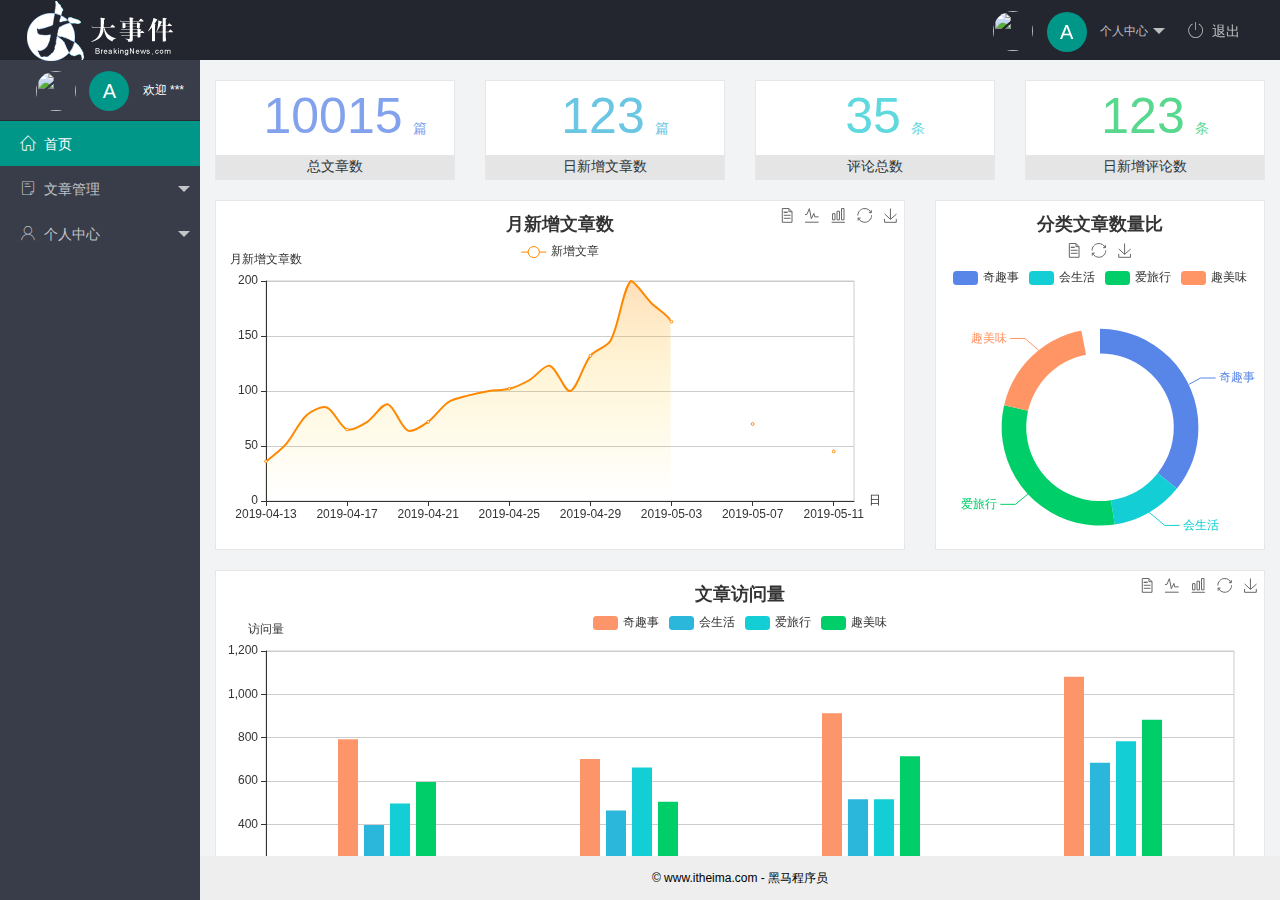
==== commit a65fbce0: "完成了主页功能的开发" ====
--- a/index.html
+++ b/index.html
@@ -30,7 +30,7 @@
             </dl>
           </li>
           <li class="layui-nav-item">
-            <a href=""><span class="iconfont icon-tuichu"></span>退出</a>
+            <a href="javascript:;" id="btnLogout"><span class="iconfont icon-tuichu"></span>退出</a>
           </li>
         </ul>
       </div>
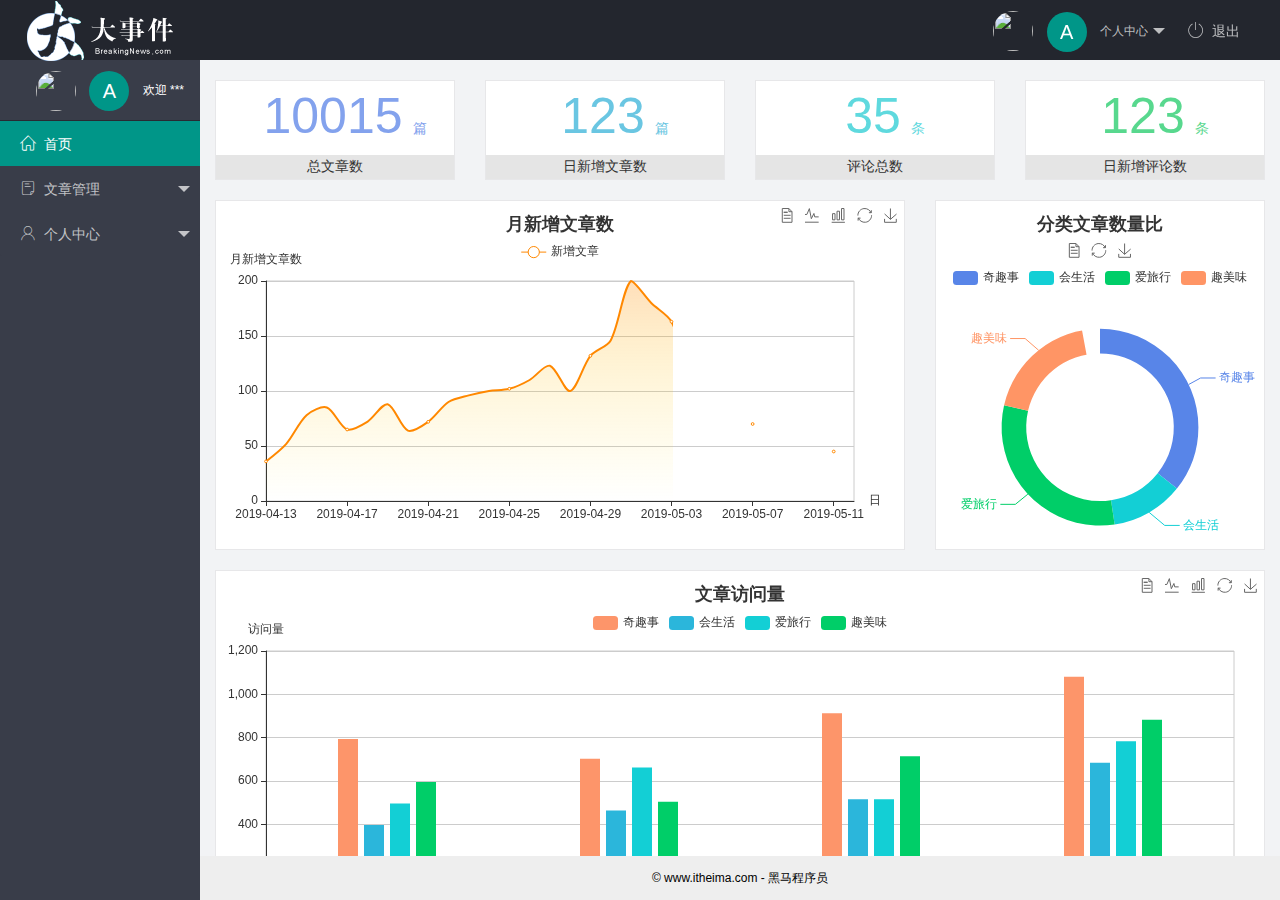
==== commit c809e28f: "完成个人中心功能的开发" ====
--- a/index.html
+++ b/index.html
@@ -24,9 +24,9 @@
               个人中心
             </a>
             <dl class="layui-nav-child">
-              <dd><a href="">基本资料</a></dd>
-              <dd><a href="">更换头像</a></dd>
-              <dd><a href="">重置密码</a></dd>
+              <dd><a href="./user/user_info.html" target="fm">基本资料</a></dd>
+              <dd><a href="./user/user_avatar.html" target="fm">更换头像</a></dd>
+              <dd><a href="./user/user_pwd.html" target="fm">重置密码</a></dd>
             </dl>
           </li>
           <li class="layui-nav-item">
@@ -65,13 +65,13 @@
               <a href="javascript:;"><span class="iconfont icon-user"></span>个人中心</a>
               <dl class="layui-nav-child">
                 <dd>
-                  <a href="javascript:;"><i class="layui-icon layui-icon-app"></i>基本资料</a>
+                  <a href="./user/user_info.html" target="fm"><i class="layui-icon layui-icon-app"></i>基本资料</a>
                 </dd>
                 <dd>
-                  <a href="javascript:;"><i class="layui-icon layui-icon-app"></i>更换头像</a>
+                  <a href="./user/user_avatar.html" target="fm"><i class="layui-icon layui-icon-app"></i>更换头像</a>
                 </dd>
                 <dd>
-                  <a href="javascript:;"><i class="layui-icon layui-icon-app"></i>重置密码</a>
+                  <a href="./user/user_pwd.html" target="fm"><i class="layui-icon layui-icon-app"></i>重置密码</a>
                 </dd>
               </dl>
             </li>
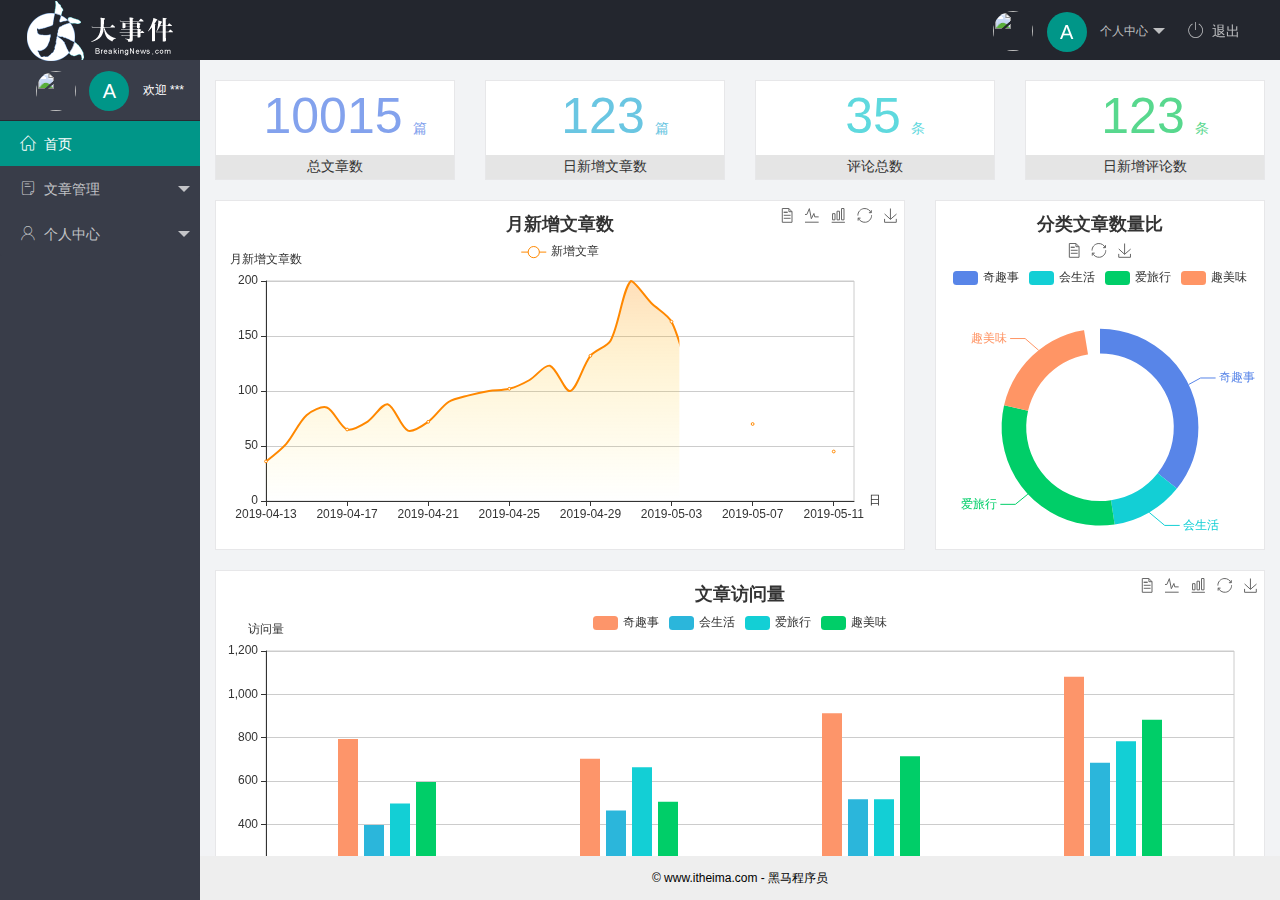
==== commit e5f8ebbb: "完成文章管理相关功能的开发" ====
--- a/index.html
+++ b/index.html
@@ -51,13 +51,13 @@
               <a class="" href="javascript:;"><span class="iconfont icon-16"></span>文章管理</a>
               <dl class="layui-nav-child">
                 <dd>
-                  <a href="javascript:;"><i class="layui-icon layui-icon-app"></i>文章类别</a>
+                  <a href="./article/art_cate.html" target="fm"><i class="layui-icon layui-icon-app"></i>文章类别</a>
                 </dd>
                 <dd>
-                  <a href="javascript:;"><i class="layui-icon layui-icon-app"></i>文章列表</a>
+                  <a href="./article/art_list.html" target="fm"><i class="layui-icon layui-icon-app"></i>文章列表</a>
                 </dd>
                 <dd>
-                  <a href="javascript:;"><i class="layui-icon layui-icon-app"></i>发布文章</a>
+                  <a href="article/art_pub.html" target="fm"><i class="layui-icon layui-icon-app"></i>发布文章</a>
                 </dd>
               </dl>
             </li>
